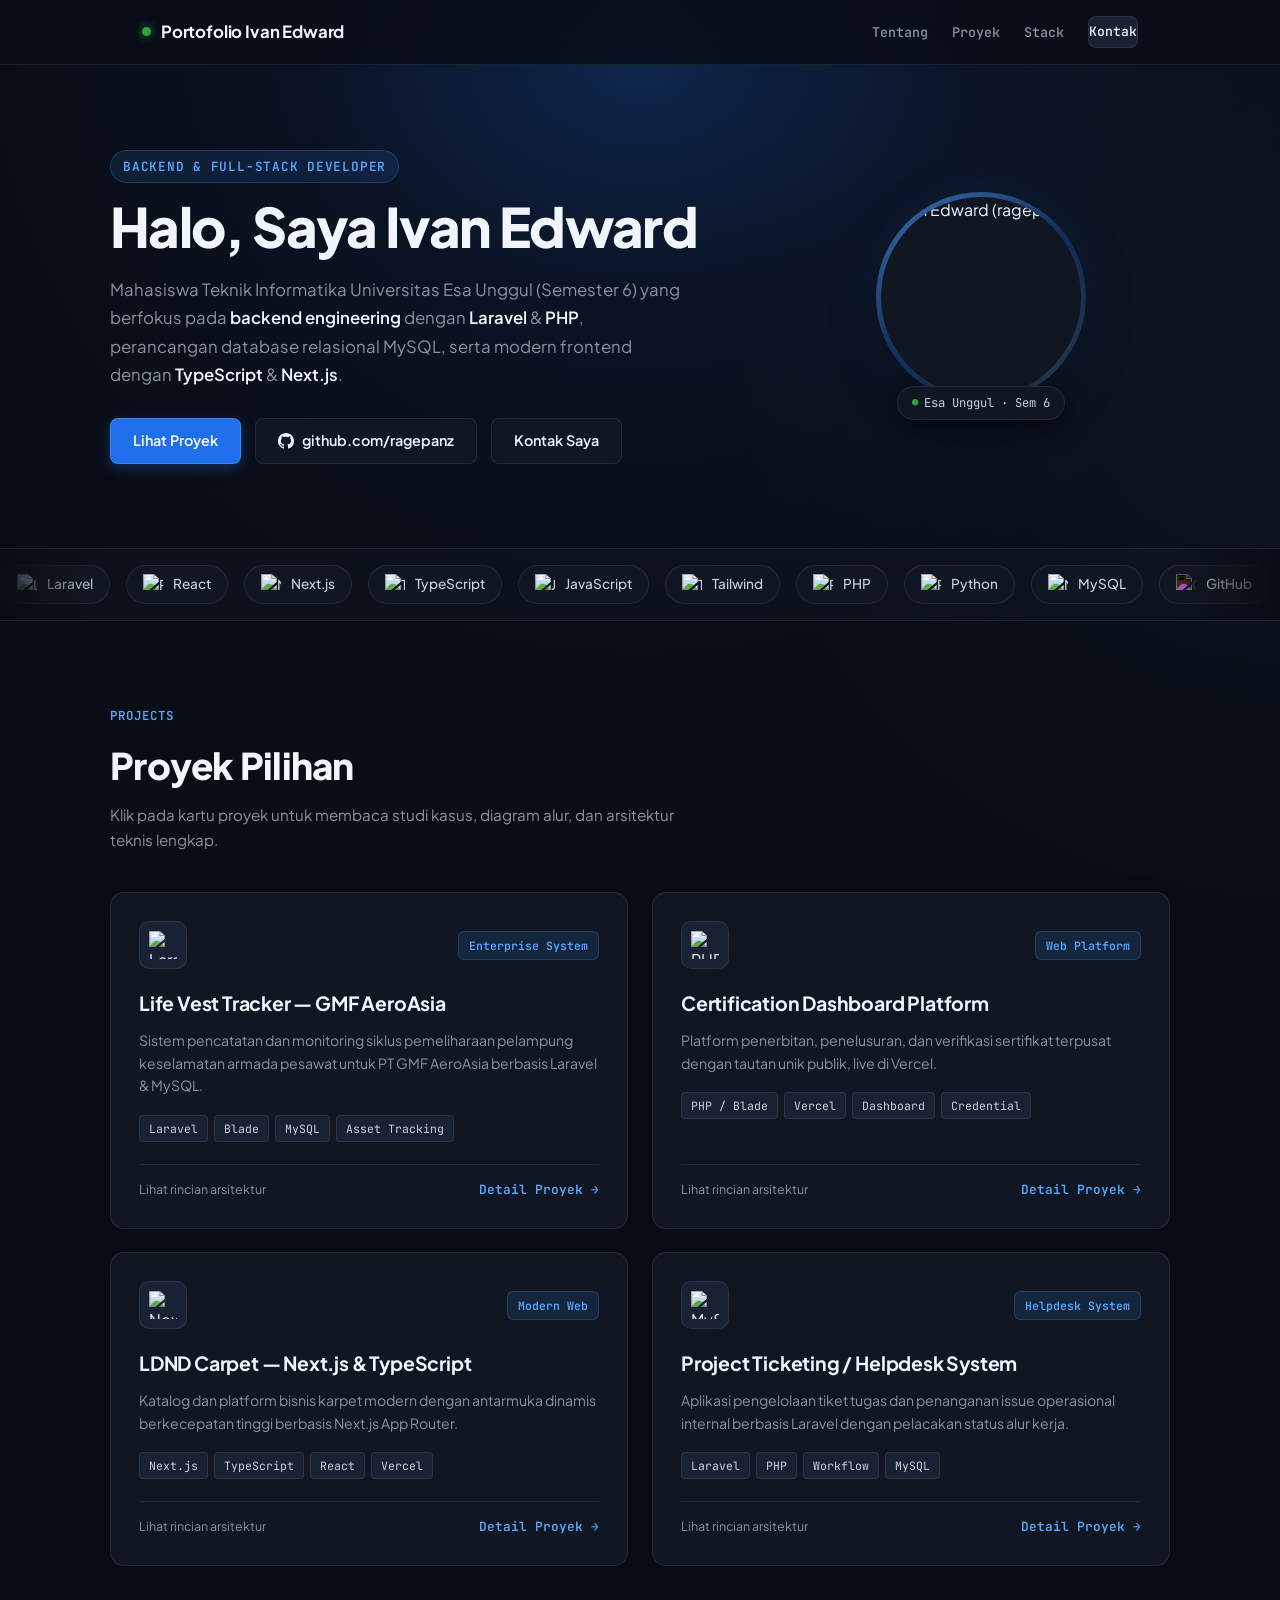
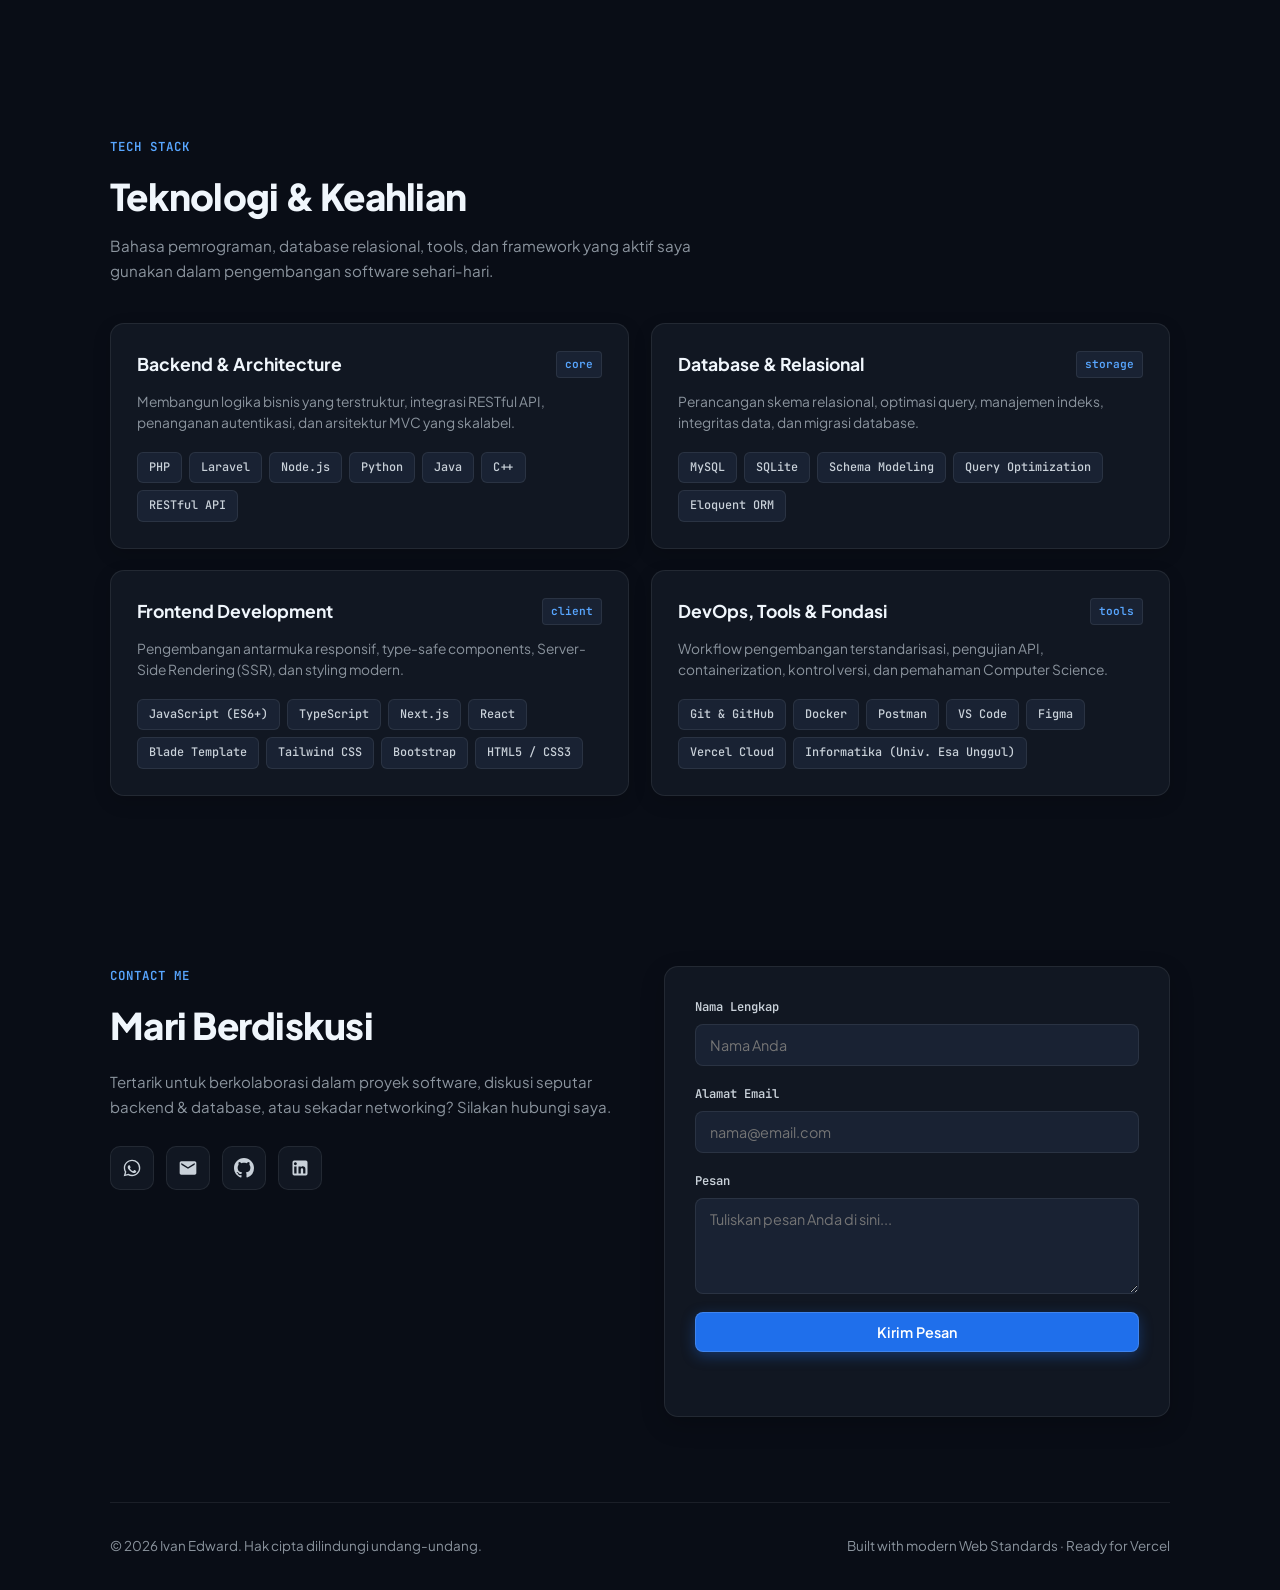
==== index.html @ 07d3e4d2 "Fix Vercel entrypoint" ====
<!DOCTYPE html>
<html lang="id">
<head>
  <meta charset="UTF-8">
  <meta name="viewport" content="width=device-width, initial-scale=1.0">
  <meta name="description" content="Portofolio Ivan Edward — Backend & Full-Stack Developer spesialisasi Laravel, PHP, MySQL, Next.js, and TypeScript.">
  <meta name="keywords" content="Ivan Edward, ragepanz, Backend Developer, Laravel, PHP, MySQL, Next.js, Portfolio">
  <meta name="author" content="Ivan Edward">
  
  <!-- Open Graph Meta Tags -->
  <meta property="og:title" content="Ivan Edward — Backend & Full-Stack Developer">
  <meta property="og:description" content="Portofolio Ivan Edward — Backend Developer spesialisasi Laravel, PHP, MySQL & modern frontend.">
  <meta property="og:type" content="website">
  
  <link rel="preconnect" href="https://fonts.googleapis.com">
  <link rel="preconnect" href="https://fonts.gstatic.com" crossorigin>
  <link href="https://fonts.googleapis.com/css2?family=Plus+Jakarta+Sans:wght@400;500;600;700;800&family=JetBrains+Mono:wght@400;500;600;700&display=swap" rel="stylesheet">
  <link rel="stylesheet" href="style.css">
  
  <title>Ivan Edward — Backend & Full-Stack Developer</title>
</head>
<body>

  <!-- NAVBAR -->
  <header class="navbar">
    <div class="wrap">
      <a href="#" class="brand" target="_self">
        <span class="brand-dot" aria-hidden="true"></span>
        Portofolio Ivan Edward
      </a>
      <nav class="nav-links">
        <a href="#about" target="_self">Tentang</a>
        <a href="#projects" target="_self">Proyek</a>
        <a href="#skills" target="_self">Stack</a>
        <a href="#contact" class="nav-cta" target="_self">Kontak</a>
      </nav>
    </div>
  </header>

  <!-- HERO SECTION -->
  <section class="section hero wrap" id="about">
    <div class="hero-text reveal">
      <div class="hero-eyebrow">backend & full-stack developer</div>
      <h1>Halo, Saya Ivan Edward</h1>
      <p class="hero-sub">
        Mahasiswa Teknik Informatika Universitas Esa Unggul (Semester 6) yang berfokus pada <strong>backend engineering</strong> dengan <strong>Laravel</strong> & <strong>PHP</strong>, perancangan database relasional MySQL, serta modern frontend dengan <strong>TypeScript</strong> & <strong>Next.js</strong>.
      </p>
      <div class="hero-actions">
        <a href="#projects" class="btn btn-primary" target="_self">Lihat Proyek</a>
        <a href="https://github.com/ragepanz" target="_blank" rel="noopener noreferrer" class="btn btn-outline">
          <svg width="16" height="16" viewBox="0 0 24 24" fill="currentColor" style="margin-right: 8px;">
            <path d="M12 0C5.37 0 0 5.37 0 12c0 5.31 3.435 9.795 8.205 11.385.6.105.825-.255.825-.57 0-.285-.015-1.23-.015-2.235-3.015.555-3.795-.735-4.035-1.41-.135-.345-.72-1.41-1.23-1.695-.42-.225-1.02-.78-.015-.795.945-.015 1.62.87 1.845 1.23 1.08 1.815 2.805 1.305 3.495.99.105-.78.42-1.305.765-1.605-2.67-.3-5.46-1.335-5.46-5.925 0-1.305.465-2.385 1.23-3.225-.12-.3-.54-1.53.12-3.18 0 0 1.005-.315 3.3 1.23.96-.27 1.98-.405 3-.405s2.04.135 3 .405c2.295-1.56 3.3-1.23 3.3-1.23.66 1.65.24 2.88.12 3.18.765.84 1.23 1.905 1.23 3.225 0 4.605-2.805 5.625-5.475 5.925.435.375.81 1.095.81 2.22 0 1.605-.015 2.895-.015 3.3 0 .315.225.69.825.57A12.02 12.02 0 0024 12c0-6.63-5.37-12-12-12z"/>
          </svg>
          github.com/ragepanz
        </a>
        <a href="#contact" class="btn btn-outline" target="_self">Kontak Saya</a>
      </div>
    </div>
    <div class="hero-art reveal delay-1">
      <div class="hero-avatar-wrapper">
        <div class="hero-avatar-glow"></div>
        <div class="hero-avatar-box">
          <img src="https://avatars.githubusercontent.com/u/146800896?v=4" alt="Ivan Edward (ragepanz)" class="hero-avatar-img" />
        </div>
        <div class="avatar-meta-tag">
          <span>●</span> Esa Unggul · Sem 6
        </div>
      </div>
    </div>
  </section>

  <!-- STACK MARQUEE (1 Baris Infinite Loop Mulus) -->
  <div class="stack-row" aria-label="Keahlian Teknologi">
    <div class="stack-track" id="stack-track">
      <!-- Master Stack Group -->
      <div class="stack-group" id="stack-source">
        <div class="stack-badge">
          <div class="stack-badge-icon">
            <img src="https://cdn.jsdelivr.net/gh/devicons/devicon@latest/icons/laravel/laravel-original.svg" alt="Laravel" width="20" height="20" loading="lazy" />
          </div>
          <span class="stack-badge-name">Laravel</span>
        </div>
        <div class="stack-badge">
          <div class="stack-badge-icon">
            <img src="https://cdn.jsdelivr.net/gh/devicons/devicon@latest/icons/react/react-original.svg" alt="React" width="20" height="20" loading="lazy" />
          </div>
          <span class="stack-badge-name">React</span>
        </div>
        <div class="stack-badge">
          <div class="stack-badge-icon">
            <img src="https://cdn.jsdelivr.net/gh/devicons/devicon@latest/icons/nextjs/nextjs-original.svg" alt="Next.js" width="20" height="20" loading="lazy" />
          </div>
          <span class="stack-badge-name">Next.js</span>
        </div>
        <div class="stack-badge">
          <div class="stack-badge-icon">
            <img src="https://cdn.jsdelivr.net/gh/devicons/devicon@latest/icons/typescript/typescript-original.svg" alt="TypeScript" width="20" height="20" loading="lazy" />
          </div>
          <span class="stack-badge-name">TypeScript</span>
        </div>
        <div class="stack-badge">
          <div class="stack-badge-icon">
            <img src="https://cdn.jsdelivr.net/gh/devicons/devicon@latest/icons/javascript/javascript-original.svg" alt="JavaScript" width="20" height="20" loading="lazy" />
          </div>
          <span class="stack-badge-name">JavaScript</span>
        </div>
        <div class="stack-badge">
          <div class="stack-badge-icon">
            <img src="https://cdn.jsdelivr.net/gh/devicons/devicon@latest/icons/tailwindcss/tailwindcss-original.svg" alt="Tailwind CSS" width="20" height="20" loading="lazy" />
          </div>
          <span class="stack-badge-name">Tailwind</span>
        </div>
        <div class="stack-badge">
          <div class="stack-badge-icon">
            <img src="https://cdn.jsdelivr.net/gh/devicons/devicon@latest/icons/php/php-original.svg" alt="PHP" width="20" height="20" loading="lazy" />
          </div>
          <span class="stack-badge-name">PHP</span>
        </div>
        <div class="stack-badge">
          <div class="stack-badge-icon">
            <img src="https://cdn.jsdelivr.net/gh/devicons/devicon@latest/icons/python/python-original.svg" alt="Python" width="20" height="20" loading="lazy" />
          </div>
          <span class="stack-badge-name">Python</span>
        </div>
        <div class="stack-badge">
          <div class="stack-badge-icon">
            <img src="https://cdn.jsdelivr.net/gh/devicons/devicon@latest/icons/mysql/mysql-original.svg" alt="MySQL" width="20" height="20" loading="lazy" />
          </div>
          <span class="stack-badge-name">MySQL</span>
        </div>
        <div class="stack-badge">
          <div class="stack-badge-icon">
            <img src="https://cdn.jsdelivr.net/gh/devicons/devicon@latest/icons/github/github-original.svg" alt="GitHub" class="icon-invert" width="20" height="20" loading="lazy" />
          </div>
          <span class="stack-badge-name">GitHub</span>
        </div>
      </div>
    </div>
  </div>

  <!-- PROJECTS SECTION -->
  <section class="section wrap" id="projects">
    <div class="section-head reveal">
      <div class="section-eyebrow">Projects</div>
      <h2>Proyek Pilihan</h2>
      <p class="section-sub">Klik pada kartu proyek untuk membaca studi kasus, diagram alur, dan arsitektur teknis lengkap.</p>
    </div>

    <div class="project-list">
      <!-- Project 1: Lifevest Tracker -->
      <div class="project-card reveal delay-1" data-project="lifevest" role="button" tabindex="0" aria-label="Lihat detail proyek Life Vest Tracker GMF AeroAsia">
        <div class="project-card-top">
          <div class="project-icon">
            <img src="https://cdn.jsdelivr.net/gh/devicons/devicon@latest/icons/laravel/laravel-original.svg" alt="Laravel" width="28" height="28" loading="lazy" />
          </div>
          <span class="project-type-tag">Enterprise System</span>
        </div>
        <div class="project-body">
          <h3>Life Vest Tracker — GMF AeroAsia</h3>
          <p>Sistem pencatatan dan monitoring siklus pemeliharaan pelampung keselamatan armada pesawat untuk PT GMF AeroAsia berbasis Laravel & MySQL.</p>
          <div class="stack-tags">
            <span>Laravel</span>
            <span>Blade</span>
            <span>MySQL</span>
            <span>Asset Tracking</span>
          </div>
        </div>
        <div class="project-card-footer">
          <span class="project-hint">Lihat rincian arsitektur</span>
          <span class="project-btn-detail">Detail Proyek &rarr;</span>
        </div>
      </div>

      <!-- Project 2: Certification Dashboard -->
      <div class="project-card reveal delay-2" data-project="certification" role="button" tabindex="0" aria-label="Lihat detail proyek Certification Dashboard Platform">
        <div class="project-card-top">
          <div class="project-icon">
            <img src="https://cdn.jsdelivr.net/gh/devicons/devicon@latest/icons/php/php-original.svg" alt="PHP" width="28" height="28" loading="lazy" />
          </div>
          <span class="project-type-tag">Web Platform</span>
        </div>
        <div class="project-body">
          <h3>Certification Dashboard Platform</h3>
          <p>Platform penerbitan, penelusuran, dan verifikasi sertifikat terpusat dengan tautan unik publik, live di Vercel.</p>
          <div class="stack-tags">
            <span>PHP / Blade</span>
            <span>Vercel</span>
            <span>Dashboard</span>
            <span>Credential</span>
          </div>
        </div>
        <div class="project-card-footer">
          <span class="project-hint">Lihat rincian arsitektur</span>
          <span class="project-btn-detail">Detail Proyek &rarr;</span>
        </div>
      </div>

      <!-- Project 3: LDND Carpet Next.js -->
      <div class="project-card reveal delay-1" data-project="ldnd" role="button" tabindex="0" aria-label="Lihat detail proyek LDND Carpet Next.js">
        <div class="project-card-top">
          <div class="project-icon">
            <img src="https://cdn.jsdelivr.net/gh/devicons/devicon@latest/icons/nextjs/nextjs-original.svg" alt="Next.js" width="28" height="28" loading="lazy" />
          </div>
          <span class="project-type-tag">Modern Web</span>
        </div>
        <div class="project-body">
          <h3>LDND Carpet — Next.js & TypeScript</h3>
          <p>Katalog dan platform bisnis karpet modern dengan antarmuka dinamis berkecepatan tinggi berbasis Next.js App Router.</p>
          <div class="stack-tags">
            <span>Next.js</span>
            <span>TypeScript</span>
            <span>React</span>
            <span>Vercel</span>
          </div>
        </div>
        <div class="project-card-footer">
          <span class="project-hint">Lihat rincian arsitektur</span>
          <span class="project-btn-detail">Detail Proyek &rarr;</span>
        </div>
      </div>

      <!-- Project 4: Project Ticketing System -->
      <div class="project-card reveal delay-2" data-project="ticketing" role="button" tabindex="0" aria-label="Lihat detail proyek Project Ticketing System">
        <div class="project-card-top">
          <div class="project-icon">
            <img src="https://cdn.jsdelivr.net/gh/devicons/devicon@latest/icons/mysql/mysql-original.svg" alt="MySQL & Laravel" width="28" height="28" loading="lazy" />
          </div>
          <span class="project-type-tag">Helpdesk System</span>
        </div>
        <div class="project-body">
          <h3>Project Ticketing / Helpdesk System</h3>
          <p>Aplikasi pengelolaan tiket tugas dan penanganan issue operasional internal berbasis Laravel dengan pelacakan status alur kerja.</p>
          <div class="stack-tags">
            <span>Laravel</span>
            <span>PHP</span>
            <span>Workflow</span>
            <span>MySQL</span>
          </div>
        </div>
        <div class="project-card-footer">
          <span class="project-hint">Lihat rincian arsitektur</span>
          <span class="project-btn-detail">Detail Proyek &rarr;</span>
        </div>
      </div>
    </div>
  </section>

  <!-- SKILLS SECTION -->
  <section class="section wrap" id="skills">
    <div class="section-head reveal">
      <div class="section-eyebrow">Tech Stack</div>
      <h2>Teknologi & Keahlian</h2>
      <p class="section-sub">
        Bahasa pemrograman, database relasional, tools, dan framework yang aktif saya gunakan dalam pengembangan software sehari-hari.
      </p>
    </div>

    <div class="skills-grid">
      <!-- 1. Backend & System Architecture -->
      <div class="skill-card reveal delay-1">
        <div class="skill-card-head">
          <h3>Backend & Architecture</h3>
          <span class="skill-category-tag">core</span>
        </div>
        <p class="skill-desc">
          Membangun logika bisnis yang terstruktur, integrasi RESTful API, penanganan autentikasi, dan arsitektur MVC yang skalabel.
        </p>
        <div class="skill-pills">
          <span class="skill-pill">PHP</span>
          <span class="skill-pill">Laravel</span>
          <span class="skill-pill">Node.js</span>
          <span class="skill-pill">Python</span>
          <span class="skill-pill">Java</span>
          <span class="skill-pill">C++</span>
          <span class="skill-pill">RESTful API</span>
        </div>
      </div>

      <!-- 2. Database & Data Modeling -->
      <div class="skill-card reveal delay-2">
        <div class="skill-card-head">
          <h3>Database & Relasional</h3>
          <span class="skill-category-tag">storage</span>
        </div>
        <p class="skill-desc">
          Perancangan skema relasional, optimasi query, manajemen indeks, integritas data, dan migrasi database.
        </p>
        <div class="skill-pills">
          <span class="skill-pill">MySQL</span>
          <span class="skill-pill">SQLite</span>
          <span class="skill-pill">Schema Modeling</span>
          <span class="skill-pill">Query Optimization</span>
          <span class="skill-pill">Eloquent ORM</span>
        </div>
      </div>

      <!-- 3. Frontend & Interface -->
      <div class="skill-card reveal delay-3">
        <div class="skill-card-head">
          <h3>Frontend Development</h3>
          <span class="skill-category-tag">client</span>
        </div>
        <p class="skill-desc">
          Pengembangan antarmuka responsif, type-safe components, Server-Side Rendering (SSR), dan styling modern.
        </p>
        <div class="skill-pills">
          <span class="skill-pill">JavaScript (ES6+)</span>
          <span class="skill-pill">TypeScript</span>
          <span class="skill-pill">Next.js</span>
          <span class="skill-pill">React</span>
          <span class="skill-pill">Blade Template</span>
          <span class="skill-pill">Tailwind CSS</span>
          <span class="skill-pill">Bootstrap</span>
          <span class="skill-pill">HTML5 / CSS3</span>
        </div>
      </div>

      <!-- 4. DevOps, Tools & Academic Foundation -->
      <div class="skill-card reveal delay-4">
        <div class="skill-card-head">
          <h3>DevOps, Tools & Fondasi</h3>
          <span class="skill-category-tag">tools</span>
        </div>
        <p class="skill-desc">
          Workflow pengembangan terstandarisasi, pengujian API, containerization, kontrol versi, dan pemahaman Computer Science.
        </p>
        <div class="skill-pills">
          <span class="skill-pill">Git & GitHub</span>
          <span class="skill-pill">Docker</span>
          <span class="skill-pill">Postman</span>
          <span class="skill-pill">VS Code</span>
          <span class="skill-pill">Figma</span>
          <span class="skill-pill">Vercel Cloud</span>
          <span class="skill-pill">Informatika (Univ. Esa Unggul)</span>
        </div>
      </div>
    </div>
  </section>

  <!-- CONTACT SECTION -->
  <section class="section wrap" id="contact">
    <div class="contact-grid">
      <div class="contact-text reveal">
        <div class="section-eyebrow">Contact Me</div>
        <h2>Mari Berdiskusi</h2>
        <p>Tertarik untuk berkolaborasi dalam proyek software, diskusi seputar backend & database, atau sekadar networking? Silakan hubungi saya.</p>
        <div class="contact-socials">
          <a href="https://wa.me/6285718168761" target="_blank" rel="noopener noreferrer" class="contact-social-btn wa" title="WhatsApp (085718168761)" aria-label="WhatsApp">
            <svg width="20" height="20" viewBox="0 0 24 24" fill="currentColor">
              <path d="M12.04 2c-5.46 0-9.91 4.45-9.91 9.91 0 1.75.46 3.45 1.32 4.95L2.05 22l5.25-1.38c1.45.79 3.08 1.21 4.74 1.21 5.46 0 9.91-4.45 9.91-9.91 0-2.65-1.03-5.14-2.9-7.01A9.816 9.816 0 0 0 12.04 2m.01 1.67c2.2 0 4.26.86 5.82 2.42a8.225 8.225 0 0 1 2.41 5.83c0 4.54-3.7 8.24-8.24 8.24-1.48 0-2.93-.4-4.2-1.15l-.3-.18-3.12.82.83-3.04-.2-.31a8.196 8.196 0 0 1-1.26-4.38c0-4.54 3.7-8.24 8.24-8.24m4.52 11.66c-.25-.13-1.47-.72-1.7-.81-.23-.08-.39-.13-.56.13-.17.25-.64.81-.79.97-.14.17-.29.19-.54.06-.25-.13-1.06-.39-2.03-1.25-.75-.67-1.26-1.5-1.41-1.75-.15-.25-.02-.39.11-.51.11-.11.25-.29.37-.44.13-.15.17-.25.25-.42.08-.17.04-.31-.02-.44-.06-.13-.56-1.35-.77-1.85-.2-.49-.41-.42-.56-.43h-.48c-.17 0-.44.06-.67.31-.23.25-.88.86-.88 2.1 0 1.24.9 2.44 1.03 2.61.13.17 1.77 2.7 4.29 3.79.6.26 1.07.41 1.44.53.6.19 1.15.16 1.59.1.48-.07 1.47-.6 1.68-1.18.21-.58.21-1.07.15-1.18-.07-.12-.23-.19-.48-.32"/>
            </svg>
          </a>
          <a href="mailto:ivanedsr@gmail.com" class="contact-social-btn mail" title="Email (ivanedsr@gmail.com)" aria-label="Email">
            <svg width="20" height="20" viewBox="0 0 24 24" fill="currentColor">
              <path d="M20 4H4c-1.1 0-1.99.9-1.99 2L2 18c0 1.1.9 2 2 2h16c1.1 0 2-.9 2-2V6c0-1.1-.9-2-2-2zm0 4l-8 5-8-5V6l8 5 8-5v2z"/>
            </svg>
          </a>
          <a href="https://github.com/ragepanz" target="_blank" rel="noopener noreferrer" class="contact-social-btn gh" title="GitHub (@ragepanz)" aria-label="GitHub">
            <svg width="20" height="20" viewBox="0 0 24 24" fill="currentColor">
              <path d="M12 0C5.37 0 0 5.37 0 12c0 5.31 3.435 9.795 8.205 11.385.6.105.825-.255.825-.57 0-.285-.015-1.23-.015-2.235-3.015.555-3.795-.735-4.035-1.41-.135-.345-.72-1.41-1.23-1.695-.42-.225-1.02-.78-.015-.795.945-.015 1.62.87 1.845 1.23 1.08 1.815 2.805 1.305 3.495.99.105-.78.42-1.305.765-1.605-2.67-.3-5.46-1.335-5.46-5.925 0-1.305.465-2.385 1.23-3.225-.12-.3-.54-1.53.12-3.18 0 0 1.005-.315 3.3 1.23.96-.27 1.98-.405 3-.405s2.04.135 3 .405c2.295-1.56 3.3-1.23 3.3-1.23.66 1.65.24 2.88.12 3.18.765.84 1.23 1.905 1.23 3.225 0 4.605-2.805 5.625-5.475 5.925.435.375.81 1.095.81 2.22 0 1.605-.015 2.895-.015 3.3 0 .315.225.69.825.57A12.02 12.02 0 0024 12c0-6.63-5.37-12-12-12z"/>
            </svg>
          </a>
          <a href="https://linkedin.com/in/ragepanz" target="_blank" rel="noopener noreferrer" class="contact-social-btn in" title="LinkedIn (@ragepanz)" aria-label="LinkedIn">
            <svg width="20" height="20" viewBox="0 0 24 24" fill="currentColor">
              <path d="M19 3a2 2 0 0 1 2 2v14a2 2 0 0 1-2 2H5a2 2 0 0 1-2-2V5a2 2 0 0 1 2-2h14m-.5 15.5v-5.3a3.26 3.26 0 0 0-3.26-3.26c-.85 0-1.84.52-2.28 1.3v-1.11h-2.79v8.37h2.79v-4.93c0-.77.62-1.4 1.39-1.4a1.4 1.4 0 0 1 1.4 1.4v4.93h2.75M6.46 8.76c.98 0 1.77-.79 1.77-1.77 0-.98-.79-1.77-1.77-1.77-.98 0-1.77.79-1.77 1.77 0 .98.79 1.77 1.77 1.77m1.4 9.74v-8.37H5.06v8.37h2.8z"/>
            </svg>
          </a>
        </div>
      </div>

      <form id="contact-form" class="contact-form reveal delay-1">
        <div class="field">
          <label for="name">Nama Lengkap</label>
          <input type="text" id="name" placeholder="Nama Anda" required>
        </div>
        <div class="field">
          <label for="email">Alamat Email</label>
          <input type="email" id="email" placeholder="nama@email.com" required>
        </div>
        <div class="field">
          <label for="message">Pesan</label>
          <textarea id="message" rows="4" placeholder="Tuliskan pesan Anda di sini..." required></textarea>
        </div>
        <button type="submit" class="btn btn-primary">Kirim Pesan</button>
        <p id="form-status"></p>
      </form>
    </div>
  </section>

  <!-- FOOTER -->
  <footer class="footer wrap">
    <div>&copy; <span id="year"></span> Ivan Edward. Hak cipta dilindungi undang-undang.</div>
    <div>Built with modern Web Standards · Ready for Vercel</div>
  </footer>

  <!-- CASE STUDY MODAL -->
  <div class="modal-overlay" id="case-study-modal" role="dialog" aria-modal="true" aria-hidden="true">
    <div class="modal-box">
      <div class="modal-header">
        <div class="modal-title-area">
          <span class="modal-category" id="modal-category">Kategori Proyek</span>
          <h3 class="modal-title" id="modal-title">Judul Proyek</h3>
        </div>
        <button type="button" class="modal-close" id="modal-close-btn" aria-label="Tutup jendela modal">&times;</button>
      </div>
      <div class="modal-content">
        <div class="case-section">
          <h4>Latar Belakang & Tantangan</h4>
          <p id="modal-problem"></p>
        </div>
        <div class="case-section">
          <h4>Solusi & Pendekatan Teknis</h4>
          <p id="modal-solution"></p>
        </div>
        <div class="case-section">
          <h4>Fitur & Arsitektur Sistem</h4>
          <ul class="case-feature-list" id="modal-features"></ul>
        </div>
        <div class="case-section">
          <h4>Teknologi & Lingkungan</h4>
          <div class="case-tags" id="modal-tags"></div>
        </div>
      </div>
      <div class="modal-footer" id="modal-footer">
        <!-- Tombol aksi dinamis -->
      </div>
    </div>
  </div>

  <!-- JAVASCRIPT LOGIC -->
  <script src="script.js"></script>

</body>
</html>
---- style.css ----
@import url('https://fonts.googleapis.com/css2?family=Plus+Jakarta+Sans:wght@400;500;600;700;800&family=JetBrains+Mono:wght@400;500;600;700&display=swap');

:root {
  --bg: #090d16;
  --bg-pattern: radial-gradient(circle at 50% 0%, rgba(31, 111, 235, 0.12) 0%, transparent 60%),
                radial-gradient(circle at 100% 40%, rgba(88, 166, 255, 0.05) 0%, transparent 40%);
  --surface: #111722;
  --surface-hover: #172030;
  --surface-subtle: #192233;
  --ink: #F0F6FC;
  --ink-secondary: #C9D1D9;
  --muted: #8B949E;
  --accent: #58A6FF;
  --accent-dark: #1F6FEB;
  --accent-glow: rgba(88, 166, 255, 0.25);
  --accent-soft: rgba(56, 139, 253, 0.12);
  --border: rgba(240, 246, 252, 0.08);
  --border-hover: rgba(88, 166, 255, 0.45);
  --border-muted: rgba(240, 246, 252, 0.05);
  --max: 1060px;
  --radius: 14px;
  --radius-sm: 8px;
  --mono: 'JetBrains Mono', monospace;
  --sans: 'Plus Jakarta Sans', -apple-system, BlinkMacSystemFont, 'Segoe UI', Roboto, sans-serif;
  --heading: 'Plus Jakarta Sans', -apple-system, BlinkMacSystemFont, sans-serif;
}

* {
  box-sizing: border-box;
}

html {
  scroll-behavior: smooth;
  scroll-padding-top: 80px;
  color-scheme: dark;
}

body {
  margin: 0;
  background-color: var(--bg);
  background-image: var(--bg-pattern);
  background-attachment: fixed;
  color: var(--ink);
  font-family: var(--sans);
  line-height: 1.65;
  -webkit-font-smoothing: antialiased;
  position: relative;
  overflow-x: hidden;
}

/* Ambient dynamic background lighting */
body::before {
  content: '';
  position: fixed;
  top: -150px;
  left: 50%;
  transform: translateX(-50%);
  width: 700px;
  height: 450px;
  background: radial-gradient(ellipse at center, rgba(31, 111, 235, 0.16), transparent 70%);
  pointer-events: none;
  z-index: 0;
  animation: pulse-glow 8s ease-in-out infinite alternate;
}

@keyframes pulse-glow {
  0% { transform: translateX(-50%) scale(0.9); opacity: 0.6; }
  100% { transform: translateX(-50%) scale(1.15); opacity: 1; }
}

a {
  color: inherit;
  text-decoration: none;
}

h1, h2, h3, h4 {
  font-family: var(--heading);
  margin: 0;
}

.wrap {
  max-width: var(--max);
  margin: 0 auto;
  padding: 0 clamp(20px, 4vw, 32px);
  position: relative;
  z-index: 1;
}

/* ---------- NAVBAR ---------- */
.navbar {
  position: sticky;
  top: 0;
  z-index: 50;
  background: rgba(9, 13, 22, 0.82);
  -webkit-backdrop-filter: blur(16px);
  backdrop-filter: blur(16px);
  border-bottom: 1px solid var(--border);
  transition: border-color 0.3s ease, background 0.3s ease;
}

.navbar .wrap {
  display: flex;
  justify-content: space-between;
  align-items: center;
  padding-top: 16px;
  padding-bottom: 16px;
}

.brand {
  font-family: var(--heading);
  font-weight: 700;
  font-size: 1.05rem;
  display: flex;
  align-items: center;
  gap: 10px;
  color: var(--ink);
  letter-spacing: -0.01em;
  transition: transform 0.2s ease;
}

.brand:hover {
  transform: translateY(-1px);
}

.brand-dot {
  width: 9px;
  height: 9px;
  background: #2ea043;
  border-radius: 50%;
  display: inline-block;
  box-shadow: 0 0 10px rgba(46, 160, 67, 0.8);
  animation: radar-pulse 2s infinite ease-out;
}

@keyframes radar-pulse {
  0% { transform: scale(0.95); box-shadow: 0 0 0 0 rgba(46, 160, 67, 0.7); }
  70% { transform: scale(1); box-shadow: 0 0 0 7px rgba(46, 160, 67, 0); }
  100% { transform: scale(0.95); box-shadow: 0 0 0 0 rgba(46, 160, 67, 0); }
}

.nav-links {
  display: flex;
  align-items: center;
  gap: 24px;
}

.nav-links a {
  font-family: var(--mono);
  font-size: 0.84rem;
  color: var(--muted);
  font-weight: 500;
  position: relative;
  transition: color 0.2s ease;
  padding: 4px 0;
}

.nav-links a:not(.nav-cta)::after {
  content: '';
  position: absolute;
  bottom: 0;
  left: 0;
  width: 0%;
  height: 2px;
  background: var(--accent);
  transition: width 0.25s cubic-bezier(0.16, 1, 0.3, 1);
  border-radius: 2px;
}

.nav-links a:not(.nav-cta):hover::after {
  width: 100%;
}

.nav-links a:hover {
  color: var(--ink);
}

.nav-cta {
  background: var(--surface-subtle) !important;
  border: 1px solid var(--border);
  color: var(--ink) !important;
  padding: 8px 18px;
  border-radius: var(--radius-sm);
  font-weight: 600;
  font-size: 0.82rem !important;
  transition: all 0.25s ease !important;
}

.nav-cta:hover {
  background: var(--accent) !important;
  color: #0d1117 !important;
  border-color: var(--accent) !important;
  box-shadow: 0 0 16px var(--accent-glow);
  transform: translateY(-2px);
}

/* ---------- BUTTONS ---------- */
.btn {
  display: inline-flex;
  align-items: center;
  justify-content: center;
  padding: 10px 22px;
  font-size: 0.9rem;
  font-weight: 600;
  border-radius: var(--radius-sm);
  cursor: pointer;
  transition: all 0.25s cubic-bezier(0.16, 1, 0.3, 1);
  border: 1px solid transparent;
  text-decoration: none;
  font-family: var(--sans);
  position: relative;
  overflow: hidden;
}

.btn-primary {
  background: var(--accent-dark);
  color: #FFFFFF;
  border-color: rgba(255, 255, 255, 0.15);
  box-shadow: 0 4px 14px rgba(31, 111, 235, 0.35);
}

.btn-primary:hover {
  background: #2b7af0;
  box-shadow: 0 6px 22px rgba(31, 111, 235, 0.55);
  transform: translateY(-2px);
}

.btn-outline {
  background: var(--surface);
  color: var(--ink);
  border-color: var(--border);
}

.btn-outline:hover {
  background: var(--surface-hover);
  border-color: var(--border-hover);
  transform: translateY(-2px);
  color: var(--accent);
}

/* ---------- HERO SECTION ---------- */
.hero {
  padding: 70px 0 65px;
  display: grid;
  grid-template-columns: 1.25fr 0.75fr;
  gap: 48px;
  align-items: center;
}

.hero-eyebrow {
  font-family: var(--mono);
  font-size: 0.8rem;
  font-weight: 600;
  color: var(--accent);
  text-transform: uppercase;
  letter-spacing: 0.06em;
  margin-bottom: 12px;
  display: inline-flex;
  align-items: center;
  gap: 8px;
  background: var(--accent-soft);
  padding: 5px 12px;
  border-radius: 20px;
  border: 1px solid rgba(88, 166, 255, 0.2);
}

.hero h1 {
  font-size: clamp(2.3rem, 4.5vw, 3.4rem);
  font-weight: 800;
  line-height: 1.15;
  letter-spacing: -0.03em;
  margin-bottom: 18px;
  color: var(--ink);
}

.hero-sub {
  font-size: 1.05rem;
  color: var(--muted);
  line-height: 1.7;
  margin-bottom: 28px;
  max-width: 580px;
}

.hero-sub strong {
  color: var(--ink);
  font-weight: 600;
}

.hero-actions {
  display: flex;
  flex-wrap: wrap;
  gap: 14px;
}

/* Hero Avatar Art */
.hero-art {
  display: flex;
  justify-content: center;
  align-items: center;
  position: relative;
}

.hero-avatar-wrapper {
  position: relative;
  display: inline-flex;
  flex-direction: column;
  align-items: center;
}

.hero-avatar-glow {
  position: absolute;
  inset: -12px;
  background: radial-gradient(circle, rgba(88, 166, 255, 0.35) 0%, rgba(31, 111, 235, 0.05) 70%, transparent 100%);
  border-radius: 50%;
  z-index: 0;
  filter: blur(16px);
  animation: avatar-float 5s ease-in-out infinite alternate;
}

.hero-avatar-box {
  position: relative;
  z-index: 1;
  width: 210px;
  height: 210px;
  border-radius: 50%;
  padding: 5px;
  background: linear-gradient(145deg, rgba(88, 166, 255, 0.6), rgba(31, 111, 235, 0.2), rgba(240, 246, 252, 0.1));
  box-shadow: 0 16px 40px rgba(0, 0, 0, 0.6);
  transition: transform 0.4s cubic-bezier(0.16, 1, 0.3, 1);
  animation: float-soft 6s ease-in-out infinite;
}

.hero-avatar-box:hover {
  transform: scale(1.04) rotate(1deg);
}

@keyframes float-soft {
  0% { transform: translateY(0px); }
  50% { transform: translateY(-8px); }
  100% { transform: translateY(0px); }
}

.hero-avatar-img {
  width: 100%;
  height: 100%;
  object-fit: cover;
  border-radius: 50%;
  background: var(--surface);
  display: block;
}

.avatar-meta-tag {
  position: relative;
  z-index: 2;
  margin-top: -16px;
  background: var(--surface);
  border: 1px solid var(--border);
  padding: 6px 14px;
  border-radius: 20px;
  font-family: var(--mono);
  font-size: 0.76rem;
  color: var(--ink-secondary);
  box-shadow: 0 8px 24px rgba(0, 0, 0, 0.5);
  display: flex;
  align-items: center;
  gap: 6px;
  transition: border-color 0.2s;
}

.avatar-meta-tag span {
  color: #2ea043;
  font-size: 0.65rem;
}

/* ---------- MARQUEE TECH STACK ---------- */
.stack-row {
  border-top: 1px solid var(--border);
  border-bottom: 1px solid var(--border);
  background: rgba(17, 23, 34, 0.5);
  -webkit-backdrop-filter: blur(8px);
  backdrop-filter: blur(8px);
  overflow: hidden;
  padding: 16px 0;
  position: relative;
}

.stack-row::before,
.stack-row::after {
  content: '';
  position: absolute;
  top: 0;
  bottom: 0;
  width: 100px;
  z-index: 2;
  pointer-events: none;
}

.stack-row::before {
  left: 0;
  background: linear-gradient(to right, var(--bg) 0%, transparent 100%);
}

.stack-row::after {
  right: 0;
  background: linear-gradient(to left, var(--bg) 0%, transparent 100%);
}

.stack-track {
  display: flex;
  width: max-content;
  animation: marquee-scroll 32s linear infinite;
}

.stack-track:hover {
  animation-play-state: paused;
}

@keyframes marquee-scroll {
  0% { transform: translateX(0); }
  100% { transform: translateX(-50%); }
}

.stack-group {
  display: flex;
  align-items: center;
  gap: 16px;
  padding-right: 16px;
}

.stack-badge {
  display: inline-flex;
  align-items: center;
  gap: 10px;
  padding: 7px 16px;
  border-radius: 24px;
  background: var(--surface);
  border: 1px solid var(--border);
  color: var(--ink-secondary);
  font-size: 0.85rem;
  font-weight: 500;
  white-space: nowrap;
  transition: all 0.2s ease;
}

.stack-badge:hover {
  border-color: var(--accent);
  background: var(--surface-hover);
  color: var(--ink);
  transform: translateY(-2px);
  box-shadow: 0 4px 12px rgba(0, 0, 0, 0.3);
}

.stack-badge-icon {
  display: flex;
  align-items: center;
  justify-content: center;
}

.icon-invert {
  filter: invert(1);
}

/* ---------- SECTION HEADINGS ---------- */
.section {
  padding: 85px 0;
  position: relative;
}

.section-head {
  margin-bottom: 40px;
}

.section-eyebrow {
  font-family: var(--mono);
  font-size: 0.78rem;
  font-weight: 600;
  color: var(--accent);
  text-transform: uppercase;
  letter-spacing: 0.08em;
  margin-bottom: 8px;
}

.section h2 {
  font-size: clamp(1.8rem, 3.2vw, 2.3rem);
  font-weight: 800;
  letter-spacing: -0.02em;
  color: var(--ink);
}

.section-sub {
  font-size: 0.95rem;
  color: var(--muted);
  max-width: 600px;
  margin-top: 8px;
  line-height: 1.6;
}

/* ---------- PROJECTS GRID & SPOTLIGHT CARDS ---------- */
.project-list {
  display: grid;
  grid-template-columns: repeat(2, 1fr);
  gap: 24px;
}

.project-card {
  position: relative;
  background: var(--surface);
  border: 1px solid var(--border);
  border-radius: var(--radius);
  padding: 28px;
  display: flex;
  flex-direction: column;
  justify-content: space-between;
  cursor: pointer;
  transition: all 0.3s cubic-bezier(0.16, 1, 0.3, 1);
  overflow: hidden;
  box-shadow: 0 8px 24px rgba(0, 0, 0, 0.2);
}

/* Spotlight glow background effect */
.project-card::before {
  content: '';
  position: absolute;
  inset: 0;
  border-radius: var(--radius);
  background: radial-gradient(600px circle at var(--mouse-x, 50%) var(--mouse-y, 50%), rgba(88, 166, 255, 0.12), transparent 40%);
  opacity: 0;
  transition: opacity 0.3s ease;
  pointer-events: none;
  z-index: 0;
}

.project-card:hover::before {
  opacity: 1;
}

.project-card:hover {
  transform: translateY(-4px);
  border-color: var(--border-hover);
  box-shadow: 0 16px 36px rgba(0, 0, 0, 0.4), 0 0 20px rgba(88, 166, 255, 0.1);
}

.project-card > * {
  position: relative;
  z-index: 1;
}

.project-card-top {
  display: flex;
  justify-content: space-between;
  align-items: center;
  margin-bottom: 18px;
}

.project-icon {
  width: 48px;
  height: 48px;
  border-radius: 10px;
  background: var(--surface-subtle);
  border: 1px solid var(--border);
  display: flex;
  align-items: center;
  justify-content: center;
  transition: transform 0.3s ease;
}

.project-card:hover .project-icon {
  transform: scale(1.08) rotate(2deg);
}

.project-type-tag {
  font-family: var(--mono);
  font-size: 0.72rem;
  font-weight: 600;
  color: var(--accent);
  background: var(--accent-soft);
  padding: 4px 10px;
  border-radius: 6px;
  border: 1px solid rgba(88, 166, 255, 0.2);
}

.project-body h3 {
  font-size: 1.22rem;
  font-weight: 700;
  margin-bottom: 10px;
  color: var(--ink);
  letter-spacing: -0.01em;
  transition: color 0.2s ease;
}

.project-card:hover .project-body h3 {
  color: var(--accent);
}

.project-body p {
  color: var(--muted);
  font-size: 0.88rem;
  line-height: 1.6;
  margin: 0 0 18px;
}

.stack-tags {
  display: flex;
  flex-wrap: wrap;
  gap: 6px;
  margin-bottom: 22px;
}

.stack-tags span {
  font-family: var(--mono);
  font-size: 0.72rem;
  background: var(--surface-subtle);
  color: var(--ink-secondary);
  padding: 3px 9px;
  border-radius: 4px;
  border: 1px solid var(--border);
  transition: all 0.2s ease;
}

.project-card:hover .stack-tags span {
  border-color: rgba(88, 166, 255, 0.25);
  background: rgba(88, 166, 255, 0.08);
}

.project-card-footer {
  display: flex;
  justify-content: space-between;
  align-items: center;
  border-top: 1px solid var(--border);
  padding-top: 14px;
  margin-top: auto;
}

.project-hint {
  font-size: 0.78rem;
  color: var(--muted);
}

.project-btn-detail {
  font-family: var(--mono);
  font-size: 0.8rem;
  font-weight: 600;
  color: var(--accent);
  display: inline-flex;
  align-items: center;
  gap: 4px;
  transition: transform 0.2s ease;
}

.project-card:hover .project-btn-detail {
  transform: translateX(4px);
}

/* ---------- SKILLS GRID ---------- */
.skills-grid {
  display: grid;
  grid-template-columns: repeat(2, 1fr);
  gap: 22px;
}

.skill-card {
  background: var(--surface);
  border: 1px solid var(--border);
  border-radius: var(--radius);
  padding: 26px;
  transition: all 0.3s cubic-bezier(0.16, 1, 0.3, 1);
  box-shadow: 0 6px 18px rgba(0, 0, 0, 0.15);
}

.skill-card:hover {
  border-color: var(--border-hover);
  transform: translateY(-3px);
  box-shadow: 0 12px 28px rgba(0, 0, 0, 0.35);
}

.skill-card-head {
  display: flex;
  justify-content: space-between;
  align-items: center;
  margin-bottom: 12px;
}

.skill-card-head h3 {
  font-size: 1.1rem;
  font-weight: 700;
  color: var(--ink);
}

.skill-category-tag {
  font-family: var(--mono);
  font-size: 0.7rem;
  font-weight: 600;
  color: var(--accent);
  background: var(--surface-subtle);
  border: 1px solid var(--border);
  padding: 3px 8px;
  border-radius: 4px;
}

.skill-desc {
  font-size: 0.86rem;
  color: var(--muted);
  line-height: 1.55;
  margin: 0 0 18px;
}

.skill-pills {
  display: flex;
  flex-wrap: wrap;
  gap: 7px;
}

.skill-pill {
  font-family: var(--mono);
  font-size: 0.74rem;
  padding: 5px 11px;
  border-radius: 6px;
  background: var(--surface-subtle);
  border: 1px solid var(--border);
  color: var(--ink-secondary);
  font-weight: 500;
  transition: all 0.2s ease;
}

.skill-pill:hover {
  border-color: var(--accent);
  color: var(--accent);
  background: var(--accent-soft);
  transform: translateY(-2px);
}

/* ---------- CONTACT SECTION ---------- */
.contact-grid {
  display: grid;
  grid-template-columns: 1fr 1fr;
  gap: 48px;
  align-items: start;
}

.contact-text h2 {
  margin-bottom: 14px;
}

.contact-text p {
  color: var(--muted);
  font-size: 0.94rem;
  line-height: 1.65;
  margin-bottom: 26px;
}

.contact-socials {
  display: flex;
  gap: 12px;
  flex-wrap: wrap;
}

.contact-social-btn {
  width: 44px;
  height: 44px;
  border-radius: 10px;
  background: var(--surface);
  border: 1px solid var(--border);
  color: var(--ink-secondary);
  display: flex;
  align-items: center;
  justify-content: center;
  transition: all 0.25s cubic-bezier(0.16, 1, 0.3, 1);
}

.contact-social-btn:hover {
  color: var(--ink);
  transform: translateY(-3px) scale(1.05);
  box-shadow: 0 6px 18px rgba(0, 0, 0, 0.4);
}

.contact-social-btn.wa:hover {
  background: #25d366;
  color: #fff;
  border-color: #25d366;
  box-shadow: 0 6px 20px rgba(37, 211, 102, 0.4);
}

.contact-social-btn.mail:hover {
  background: #ea4335;
  color: #fff;
  border-color: #ea4335;
  box-shadow: 0 6px 20px rgba(234, 67, 53, 0.4);
}

.contact-social-btn.gh:hover {
  background: #24292e;
  color: #fff;
  border-color: rgba(255, 255, 255, 0.2);
}

.contact-social-btn.in:hover {
  background: #0077b5;
  color: #fff;
  border-color: #0077b5;
  box-shadow: 0 6px 20px rgba(0, 119, 181, 0.4);
}

/* Contact Form */
.contact-form {
  background: var(--surface);
  border: 1px solid var(--border);
  border-radius: var(--radius);
  padding: 30px;
  display: flex;
  flex-direction: column;
  gap: 18px;
  box-shadow: 0 8px 24px rgba(0, 0, 0, 0.2);
}

.field {
  display: flex;
  flex-direction: column;
  gap: 7px;
}

.field label {
  font-family: var(--mono);
  font-size: 0.76rem;
  font-weight: 600;
  color: var(--ink-secondary);
}

.field input,
.field textarea {
  background: var(--surface-subtle);
  border: 1px solid var(--border);
  border-radius: var(--radius-sm);
  padding: 11px 14px;
  color: var(--ink);
  font-family: var(--sans);
  font-size: 0.9rem;
  transition: all 0.2s ease;
}

.field input:focus,
.field textarea:focus {
  outline: none;
  border-color: var(--accent);
  box-shadow: 0 0 0 3px rgba(88, 166, 255, 0.18);
  background: var(--surface-hover);
}

#form-status {
  font-size: 0.84rem;
  margin: 0;
  min-height: 1.2em;
  font-family: var(--mono);
}

#form-status.success {
  color: #3fb950;
}

#form-status.error {
  color: #f85149;
}

/* ---------- FOOTER ---------- */
.footer {
  border-top: 1px solid var(--border);
  padding: 32px 0;
  color: var(--muted);
  font-size: 0.84rem;
  display: flex;
  justify-content: space-between;
  align-items: center;
  flex-wrap: wrap;
  gap: 12px;
}

/* ---------- CASE STUDY MODAL ---------- */
.modal-overlay {
  position: fixed;
  inset: 0;
  background: rgba(4, 7, 12, 0.8);
  -webkit-backdrop-filter: blur(10px);
  backdrop-filter: blur(10px);
  z-index: 100;
  display: flex;
  align-items: center;
  justify-content: center;
  padding: 20px;
  opacity: 0;
  visibility: hidden;
  transition: opacity 0.3s ease, visibility 0.3s ease;
}

.modal-overlay.active {
  opacity: 1;
  visibility: visible;
}

.modal-box {
  background: var(--surface);
  border: 1px solid rgba(88, 166, 255, 0.25);
  border-radius: var(--radius);
  width: 100%;
  max-width: 680px;
  max-height: 88vh;
  display: flex;
  flex-direction: column;
  box-shadow: 0 24px 64px rgba(0, 0, 0, 0.85), 0 0 32px rgba(88, 166, 255, 0.15);
  transform: translateY(20px) scale(0.96);
  transition: transform 0.3s cubic-bezier(0.16, 1, 0.3, 1);
  overflow: hidden;
}

.modal-overlay.active .modal-box {
  transform: translateY(0) scale(1);
}

.modal-header {
  padding: 22px 26px 18px;
  border-bottom: 1px solid var(--border);
  display: flex;
  justify-content: space-between;
  align-items: flex-start;
  gap: 16px;
  background: var(--surface-subtle);
}

.modal-title-area {
  display: flex;
  flex-direction: column;
  gap: 5px;
}

.modal-category {
  font-family: var(--mono);
  font-size: 0.74rem;
  font-weight: 600;
  color: var(--accent);
}

.modal-title {
  font-size: 1.28rem;
  font-weight: 700;
  margin: 0;
  color: var(--ink);
  letter-spacing: -0.01em;
}

.modal-close {
  background: transparent;
  border: 1px solid var(--border);
  color: var(--muted);
  font-size: 1.3rem;
  width: 34px;
  height: 34px;
  border-radius: 8px;
  cursor: pointer;
  display: flex;
  align-items: center;
  justify-content: center;
  transition: all 0.2s ease;
  flex-shrink: 0;
  line-height: 1;
}

.modal-close:hover {
  background: var(--surface-hover);
  color: var(--ink);
  border-color: var(--border-hover);
  transform: rotate(90deg);
}

.modal-content {
  padding: 24px 26px;
  overflow-y: auto;
  display: flex;
  flex-direction: column;
  gap: 22px;
}

.case-section {
  display: flex;
  flex-direction: column;
  gap: 8px;
}

.case-section h4 {
  font-family: var(--mono);
  font-size: 0.78rem;
  font-weight: 700;
  text-transform: uppercase;
  letter-spacing: 0.05em;
  color: var(--accent);
  margin: 0;
}

.case-section p {
  margin: 0;
  font-size: 0.9rem;
  line-height: 1.68;
  color: var(--muted);
}

.case-feature-list {
  margin: 0;
  padding-left: 20px;
  color: var(--muted);
  font-size: 0.9rem;
  line-height: 1.7;
}

.case-feature-list li {
  margin-bottom: 7px;
}

.case-tags {
  display: flex;
  flex-wrap: wrap;
  gap: 6px;
}

.case-tags span {
  font-family: var(--mono);
  font-size: 0.74rem;
  font-weight: 500;
  padding: 4px 10px;
  border-radius: 4px;
  background: var(--surface-subtle);
  border: 1px solid var(--border);
  color: var(--ink-secondary);
}

.modal-footer {
  padding: 18px 26px;
  border-top: 1px solid var(--border);
  background: var(--surface-subtle);
  display: flex;
  justify-content: flex-end;
  gap: 12px;
  flex-wrap: wrap;
}

/* ---------- SCROLL REVEAL ANIMATION (Smooth & Classy) ---------- */
.reveal {
  opacity: 0;
  transform: translateY(28px);
  transition: opacity 0.7s cubic-bezier(0.16, 1, 0.3, 1), transform 0.7s cubic-bezier(0.16, 1, 0.3, 1);
  will-change: opacity, transform;
}

.reveal.active {
  opacity: 1;
  transform: translateY(0);
}

/* Stagger delay classes for child elements */
.delay-1 { transition-delay: 0.1s; }
.delay-2 { transition-delay: 0.2s; }
.delay-3 { transition-delay: 0.3s; }
.delay-4 { transition-delay: 0.4s; }

/* ---------- RESPONSIVE ---------- */
@media (max-width: 860px) {
  .hero { grid-template-columns: 1fr; text-align: center; gap: 36px; padding: 50px 0; }
  .hero-sub { margin-left: auto; margin-right: auto; }
  .hero-actions { justify-content: center; }
  .hero-art { order: -1; }
  .project-list { grid-template-columns: 1fr; }
  .contact-grid { grid-template-columns: 1fr; gap: 36px; }
  .skills-grid { grid-template-columns: 1fr; }
}

@media (max-width: 640px) {
  .nav-links a:not(.nav-cta) { display: none; }
  .hero { padding: 40px 0 48px; }
  .section { padding: 56px 0; }
  .hero-avatar-box { width: 170px; height: 170px; }
}

@media (prefers-reduced-motion: reduce) {
  *, *::before, *::after {
    animation-duration: 0.01ms !important;
    animation-iteration-count: 1 !important;
    transition-duration: 0.01ms !important;
    scroll-behavior: auto !important;
  }
}

:focus-visible {
  outline: 2px solid var(--accent);
  outline-offset: 2px;
}
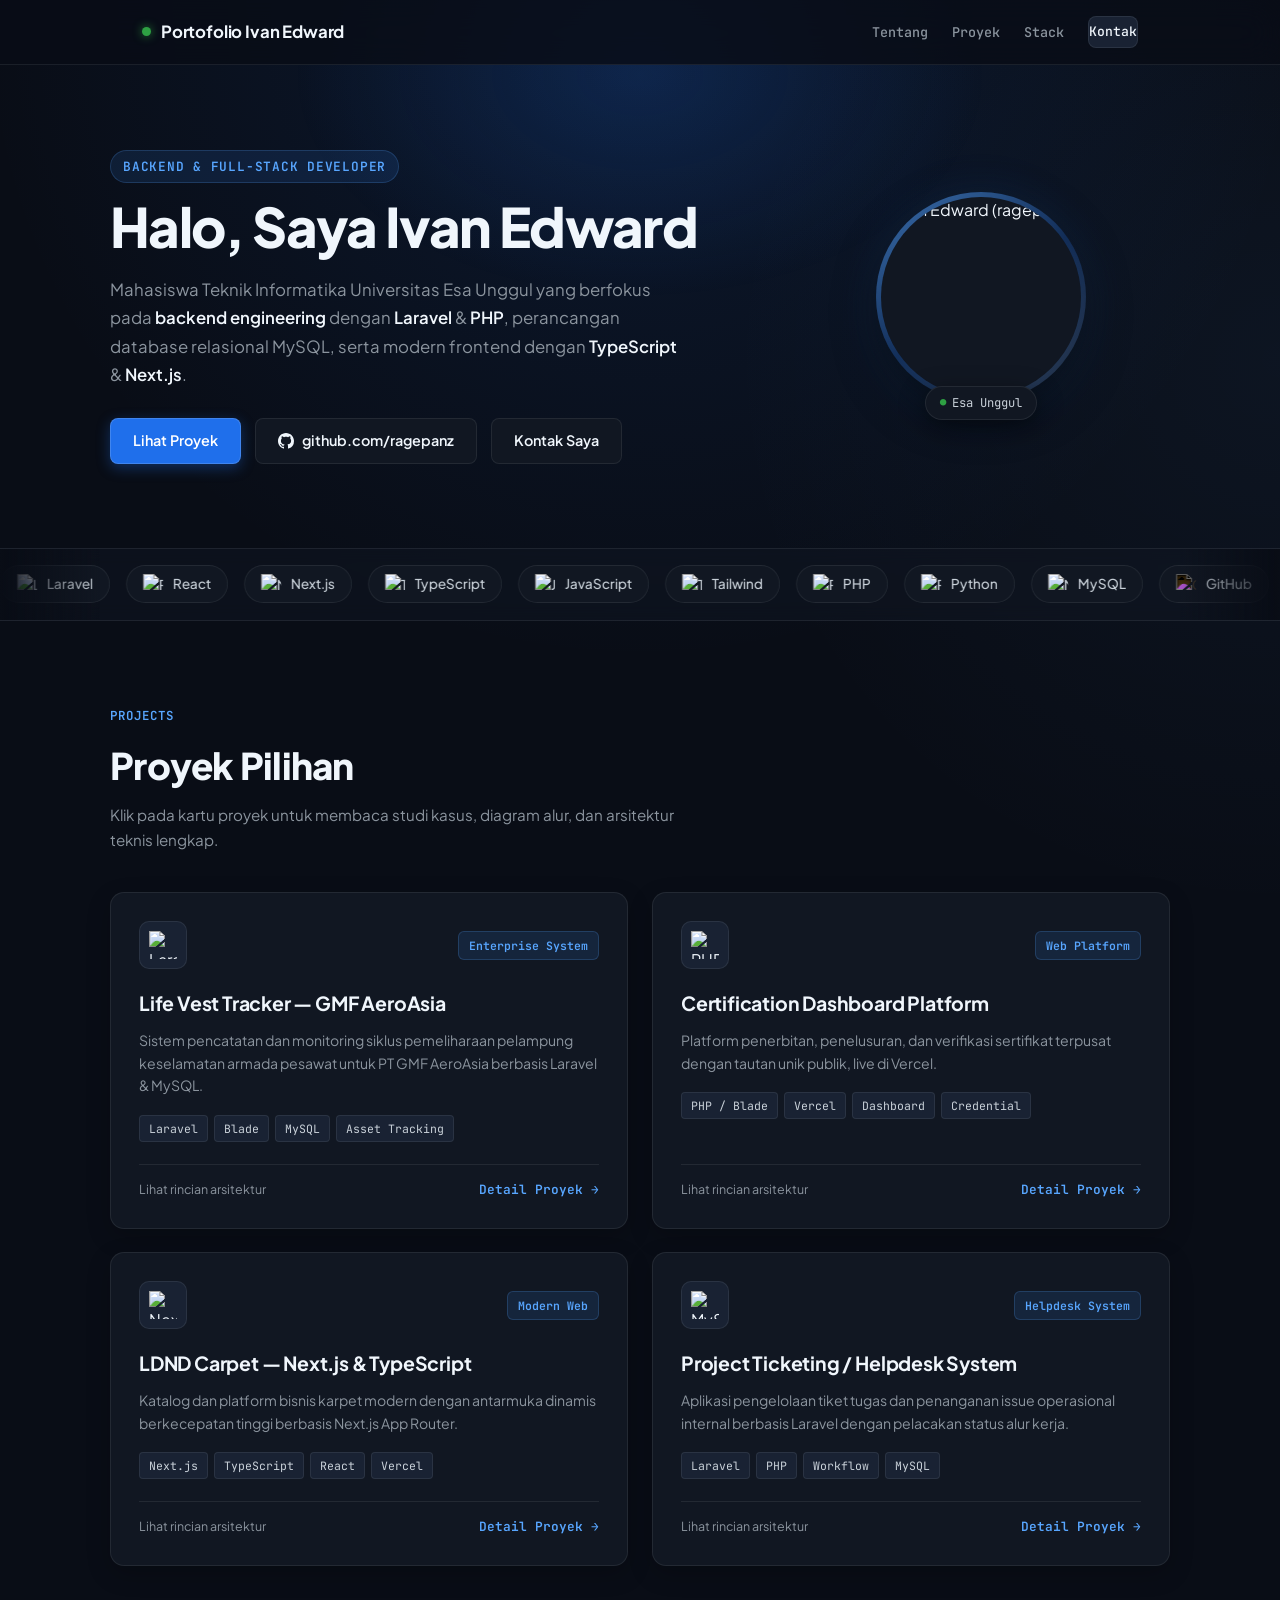
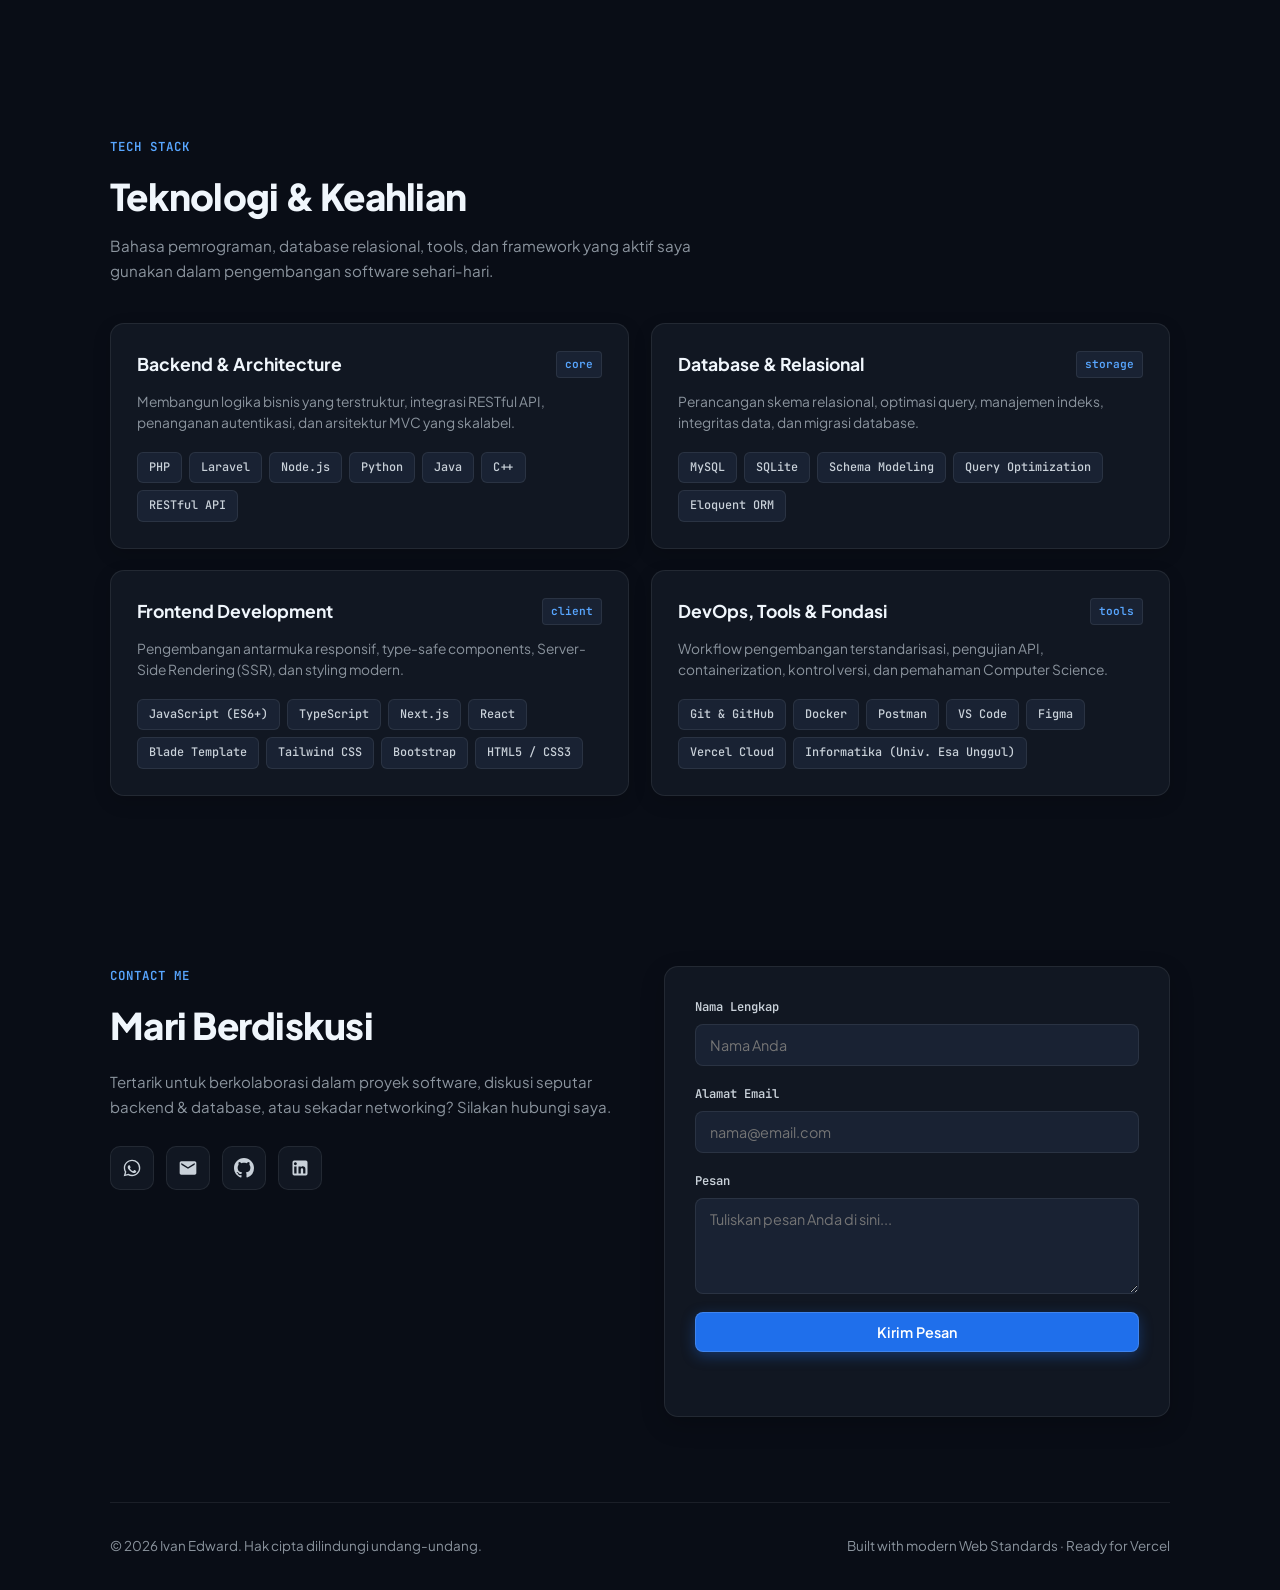
==== commit 549bd9b2: "Remove semester info and reverse stack marquee animation" ====
--- a/index.html
+++ b/index.html
@@ -43,7 +43,7 @@
       <div class="hero-eyebrow">backend & full-stack developer</div>
       <h1>Halo, Saya Ivan Edward</h1>
       <p class="hero-sub">
-        Mahasiswa Teknik Informatika Universitas Esa Unggul (Semester 6) yang berfokus pada <strong>backend engineering</strong> dengan <strong>Laravel</strong> & <strong>PHP</strong>, perancangan database relasional MySQL, serta modern frontend dengan <strong>TypeScript</strong> & <strong>Next.js</strong>.
+        Mahasiswa Teknik Informatika Universitas Esa Unggul yang berfokus pada <strong>backend engineering</strong> dengan <strong>Laravel</strong> & <strong>PHP</strong>, perancangan database relasional MySQL, serta modern frontend dengan <strong>TypeScript</strong> & <strong>Next.js</strong>.
       </p>
       <div class="hero-actions">
         <a href="#projects" class="btn btn-primary" target="_self">Lihat Proyek</a>
@@ -63,7 +63,7 @@
           <img src="https://avatars.githubusercontent.com/u/146800896?v=4" alt="Ivan Edward (ragepanz)" class="hero-avatar-img" />
         </div>
         <div class="avatar-meta-tag">
-          <span>●</span> Esa Unggul · Sem 6
+          <span>●</span> Esa Unggul
         </div>
       </div>
     </div>
--- a/style.css
+++ b/style.css
@@ -371,7 +371,7 @@
   font-size: 0.65rem;
 }
 
-/* ---------- MARQUEE TECH STACK ---------- */
+/* ---------- MARQUEE TECH STACK (Continuous Infinite Loop) ---------- */
 .stack-row {
   border-top: 1px solid var(--border);
   border-bottom: 1px solid var(--border);
@@ -381,6 +381,7 @@
   overflow: hidden;
   padding: 16px 0;
   position: relative;
+  width: 100%;
 }
 
 .stack-row::before,
@@ -405,9 +406,10 @@
 }
 
 .stack-track {
-  display: flex;
-  width: max-content;
-  animation: marquee-scroll 32s linear infinite;
+  display: flex !important;
+  width: max-content !important;
+  animation: marquee-scroll 25s linear infinite !important;
+  will-change: transform;
 }
 
 .stack-track:hover {
@@ -415,15 +417,20 @@
 }
 
 @keyframes marquee-scroll {
-  0% { transform: translateX(0); }
-  100% { transform: translateX(-50%); }
+  from {
+    transform: translateX(-50%);
+  }
+  to {
+    transform: translateX(0);
+  }
 }
 
 .stack-group {
-  display: flex;
+  display: flex !important;
   align-items: center;
   gap: 16px;
   padding-right: 16px;
+  flex-shrink: 0;
 }
 
 .stack-badge {
@@ -439,6 +446,7 @@
   font-weight: 500;
   white-space: nowrap;
   transition: all 0.2s ease;
+  flex-shrink: 0;
 }
 
 .stack-badge:hover {
@@ -1075,15 +1083,6 @@
   .hero-avatar-box { width: 170px; height: 170px; }
 }
 
-@media (prefers-reduced-motion: reduce) {
-  *, *::before, *::after {
-    animation-duration: 0.01ms !important;
-    animation-iteration-count: 1 !important;
-    transition-duration: 0.01ms !important;
-    scroll-behavior: auto !important;
-  }
-}
-
 :focus-visible {
   outline: 2px solid var(--accent);
   outline-offset: 2px;
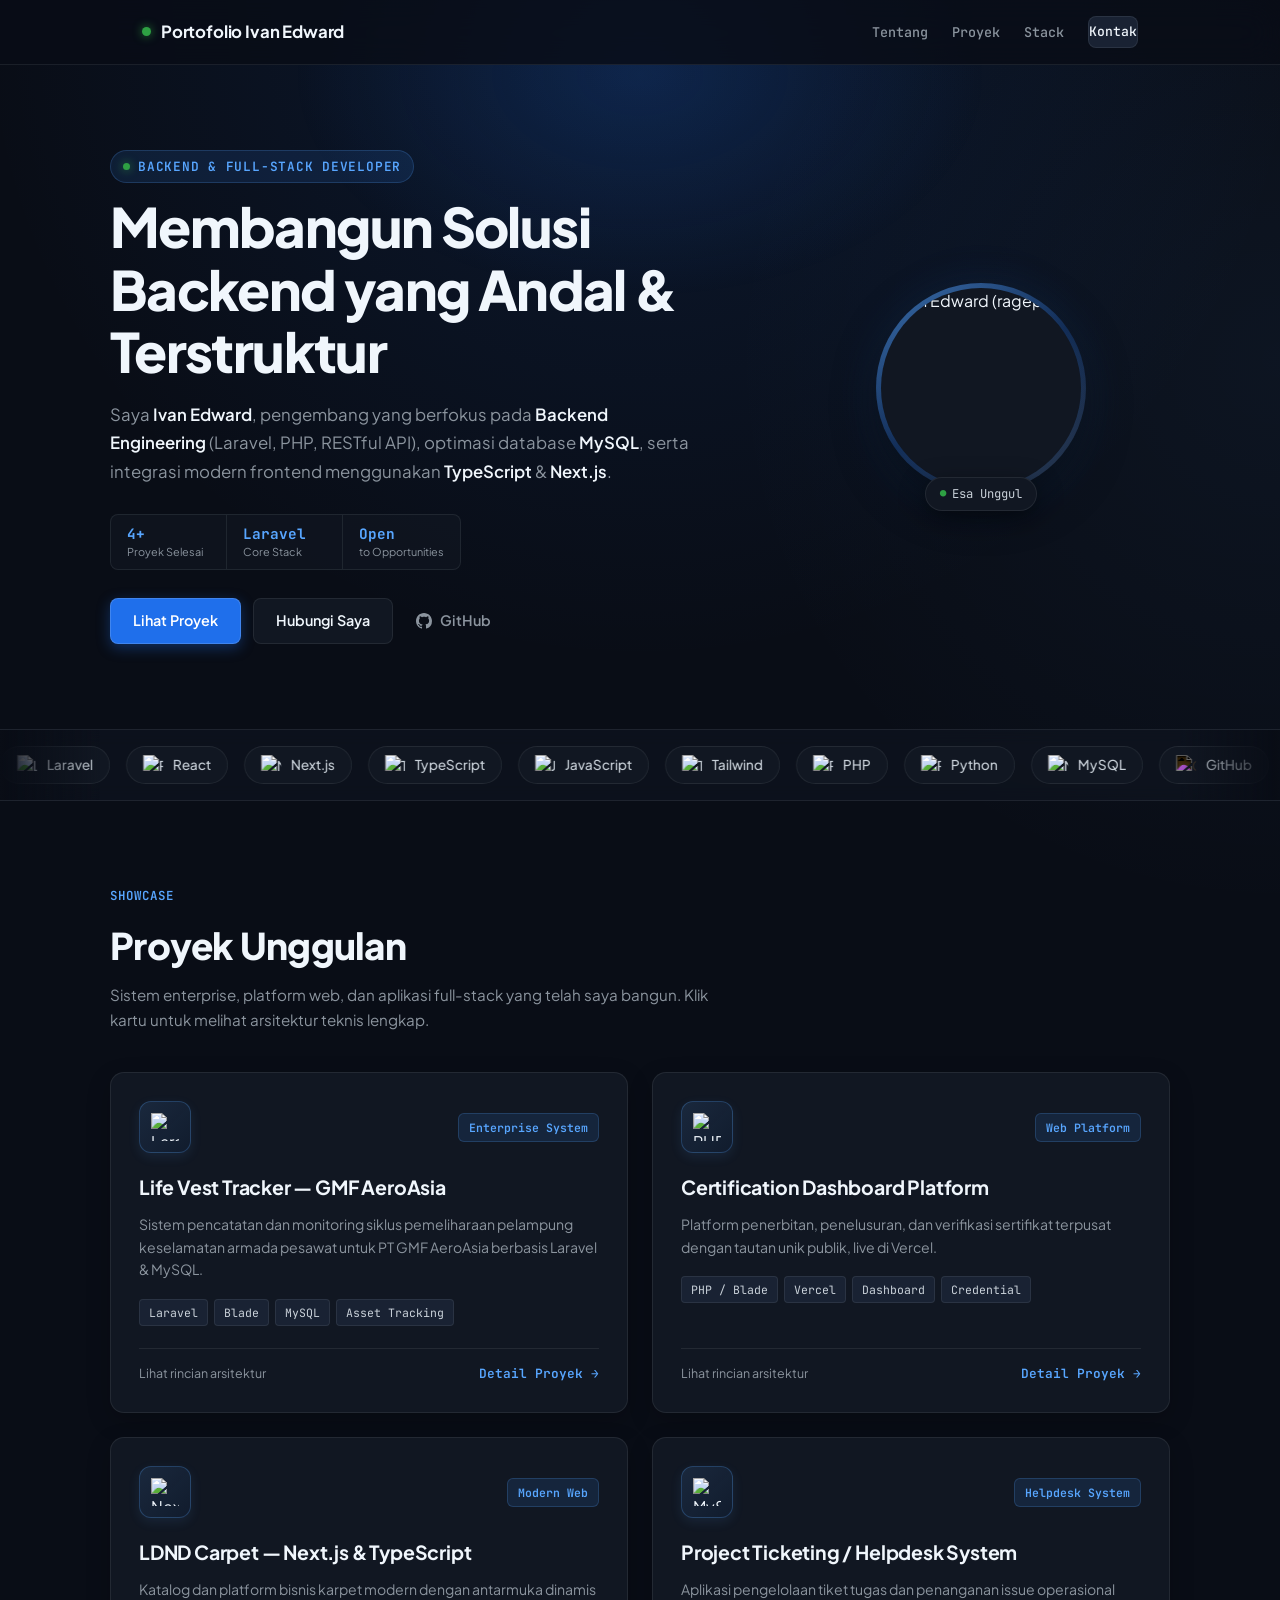
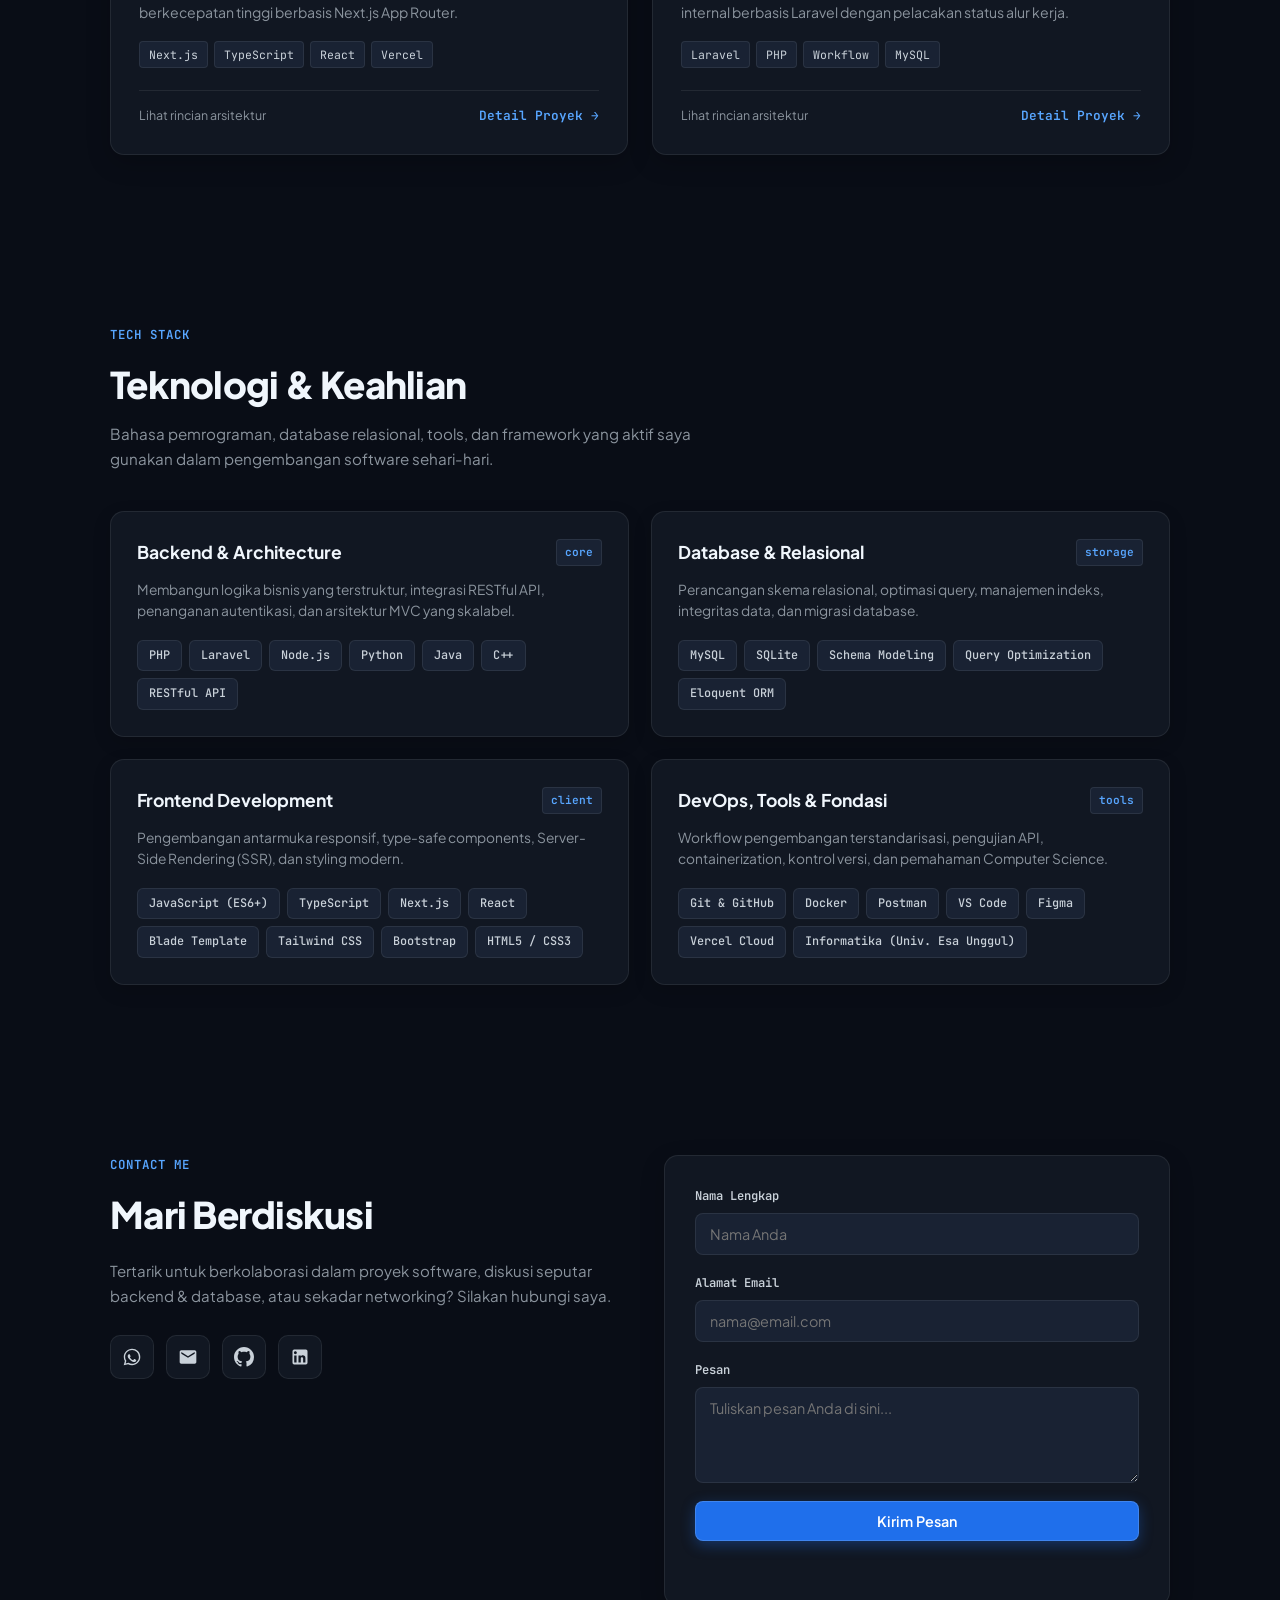
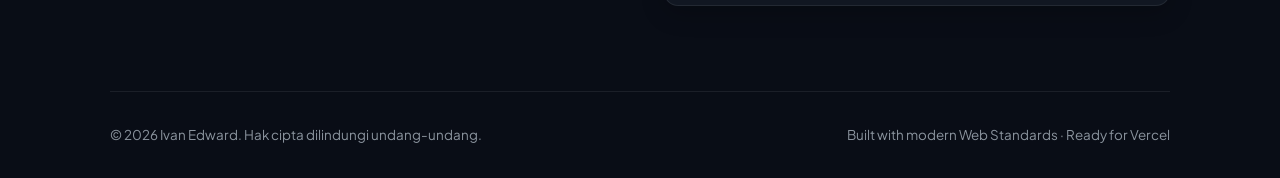
==== commit ea632ca9: "Enhance hero with metrics, stronger CTA, and premium project card styling" ====
--- a/index.html
+++ b/index.html
@@ -40,20 +40,39 @@
   <!-- HERO SECTION -->
   <section class="section hero wrap" id="about">
     <div class="hero-text reveal">
-      <div class="hero-eyebrow">backend & full-stack developer</div>
-      <h1>Halo, Saya Ivan Edward</h1>
+      <div class="hero-eyebrow">
+        <span class="status-indicator"></span> Backend & Full-Stack Developer
+      </div>
+      <h1>Membangun Solusi Backend yang Andal & Terstruktur</h1>
       <p class="hero-sub">
-        Mahasiswa Teknik Informatika Universitas Esa Unggul yang berfokus pada <strong>backend engineering</strong> dengan <strong>Laravel</strong> & <strong>PHP</strong>, perancangan database relasional MySQL, serta modern frontend dengan <strong>TypeScript</strong> & <strong>Next.js</strong>.
+        Saya <strong>Ivan Edward</strong>, pengembang yang berfokus pada <strong>Backend Engineering</strong> (Laravel, PHP, RESTful API), optimasi database <strong>MySQL</strong>, serta integrasi modern frontend menggunakan <strong>TypeScript</strong> & <strong>Next.js</strong>.
       </p>
+
+      <!-- Quick Metrics -->
+      <div class="hero-stats">
+        <div class="hero-stat-item">
+          <span class="stat-num">4+</span>
+          <span class="stat-label">Proyek Selesai</span>
+        </div>
+        <div class="hero-stat-item">
+          <span class="stat-num">Laravel</span>
+          <span class="stat-label">Core Stack</span>
+        </div>
+        <div class="hero-stat-item">
+          <span class="stat-num">Open</span>
+          <span class="stat-label">to Opportunities</span>
+        </div>
+      </div>
+
       <div class="hero-actions">
         <a href="#projects" class="btn btn-primary" target="_self">Lihat Proyek</a>
-        <a href="https://github.com/ragepanz" target="_blank" rel="noopener noreferrer" class="btn btn-outline">
+        <a href="#contact" class="btn btn-outline" target="_self">Hubungi Saya</a>
+        <a href="https://github.com/ragepanz" target="_blank" rel="noopener noreferrer" class="btn btn-ghost">
           <svg width="16" height="16" viewBox="0 0 24 24" fill="currentColor" style="margin-right: 8px;">
             <path d="M12 0C5.37 0 0 5.37 0 12c0 5.31 3.435 9.795 8.205 11.385.6.105.825-.255.825-.57 0-.285-.015-1.23-.015-2.235-3.015.555-3.795-.735-4.035-1.41-.135-.345-.72-1.41-1.23-1.695-.42-.225-1.02-.78-.015-.795.945-.015 1.62.87 1.845 1.23 1.08 1.815 2.805 1.305 3.495.99.105-.78.42-1.305.765-1.605-2.67-.3-5.46-1.335-5.46-5.925 0-1.305.465-2.385 1.23-3.225-.12-.3-.54-1.53.12-3.18 0 0 1.005-.315 3.3 1.23.96-.27 1.98-.405 3-.405s2.04.135 3 .405c2.295-1.56 3.3-1.23 3.3-1.23.66 1.65.24 2.88.12 3.18.765.84 1.23 1.905 1.23 3.225 0 4.605-2.805 5.625-5.475 5.925.435.375.81 1.095.81 2.22 0 1.605-.015 2.895-.015 3.3 0 .315.225.69.825.57A12.02 12.02 0 0024 12c0-6.63-5.37-12-12-12z"/>
           </svg>
-          github.com/ragepanz
+          GitHub
         </a>
-        <a href="#contact" class="btn btn-outline" target="_self">Kontak Saya</a>
       </div>
     </div>
     <div class="hero-art reveal delay-1">
@@ -141,9 +160,9 @@
   <!-- PROJECTS SECTION -->
   <section class="section wrap" id="projects">
     <div class="section-head reveal">
-      <div class="section-eyebrow">Projects</div>
-      <h2>Proyek Pilihan</h2>
-      <p class="section-sub">Klik pada kartu proyek untuk membaca studi kasus, diagram alur, dan arsitektur teknis lengkap.</p>
+      <div class="section-eyebrow">Showcase</div>
+      <h2>Proyek Unggulan</h2>
+      <p class="section-sub">Sistem enterprise, platform web, dan aplikasi full-stack yang telah saya bangun. Klik kartu untuk melihat arsitektur teknis lengkap.</p>
     </div>
 
     <div class="project-list">
--- a/style.css
+++ b/style.css
@@ -272,6 +272,14 @@
   color: var(--ink);
 }
 
+.status-indicator {
+  width: 7px;
+  height: 7px;
+  border-radius: 50%;
+  background: #2ea043;
+  box-shadow: 0 0 10px rgba(46, 160, 67, 0.8);
+}
+
 .hero-sub {
   font-size: 1.05rem;
   color: var(--muted);
@@ -285,10 +293,59 @@
   font-weight: 600;
 }
 
+.hero-stats {
+  display: flex;
+  gap: 0;
+  margin: 0 0 28px;
+  border: 1px solid var(--border);
+  border-radius: var(--radius-sm);
+  background: rgba(17, 23, 34, 0.65);
+  width: fit-content;
+  overflow: hidden;
+}
+
+.hero-stat-item {
+  display: flex;
+  flex-direction: column;
+  min-width: 116px;
+  padding: 10px 16px;
+  border-right: 1px solid var(--border);
+}
+
+.hero-stat-item:last-child {
+  border-right: 0;
+}
+
+.stat-num {
+  color: var(--accent);
+  font-family: var(--mono);
+  font-size: 0.9rem;
+  font-weight: 700;
+  line-height: 1.3;
+}
+
+.stat-label {
+  color: var(--muted);
+  font-size: 0.68rem;
+  line-height: 1.4;
+}
+
 .hero-actions {
   display: flex;
   flex-wrap: wrap;
-  gap: 14px;
+  gap: 12px;
+}
+
+.btn-ghost {
+  color: var(--muted);
+  padding-left: 10px;
+  padding-right: 10px;
+}
+
+.btn-ghost:hover {
+  color: var(--ink);
+  background: transparent;
+  transform: translateY(-2px);
 }
 
 /* Hero Avatar Art */
@@ -560,19 +617,23 @@
 }
 
 .project-icon {
-  width: 48px;
-  height: 48px;
-  border-radius: 10px;
-  background: var(--surface-subtle);
-  border: 1px solid var(--border);
+  width: 52px;
+  height: 52px;
+  border-radius: 12px;
+  background: linear-gradient(135deg, rgba(88, 166, 255, 0.12) 0%, rgba(31, 111, 235, 0.06) 100%);
+  border: 1px solid rgba(88, 166, 255, 0.25);
   display: flex;
   align-items: center;
   justify-content: center;
-  transition: transform 0.3s ease;
+  transition: all 0.3s ease;
+  box-shadow: 0 4px 12px rgba(88, 166, 255, 0.1);
 }
 
 .project-card:hover .project-icon {
-  transform: scale(1.08) rotate(2deg);
+  transform: scale(1.12) rotate(-2deg);
+  background: linear-gradient(135deg, rgba(88, 166, 255, 0.2) 0%, rgba(31, 111, 235, 0.12) 100%);
+  border-color: rgba(88, 166, 255, 0.45);
+  box-shadow: 0 6px 18px rgba(88, 166, 255, 0.25);
 }
 
 .project-type-tag {
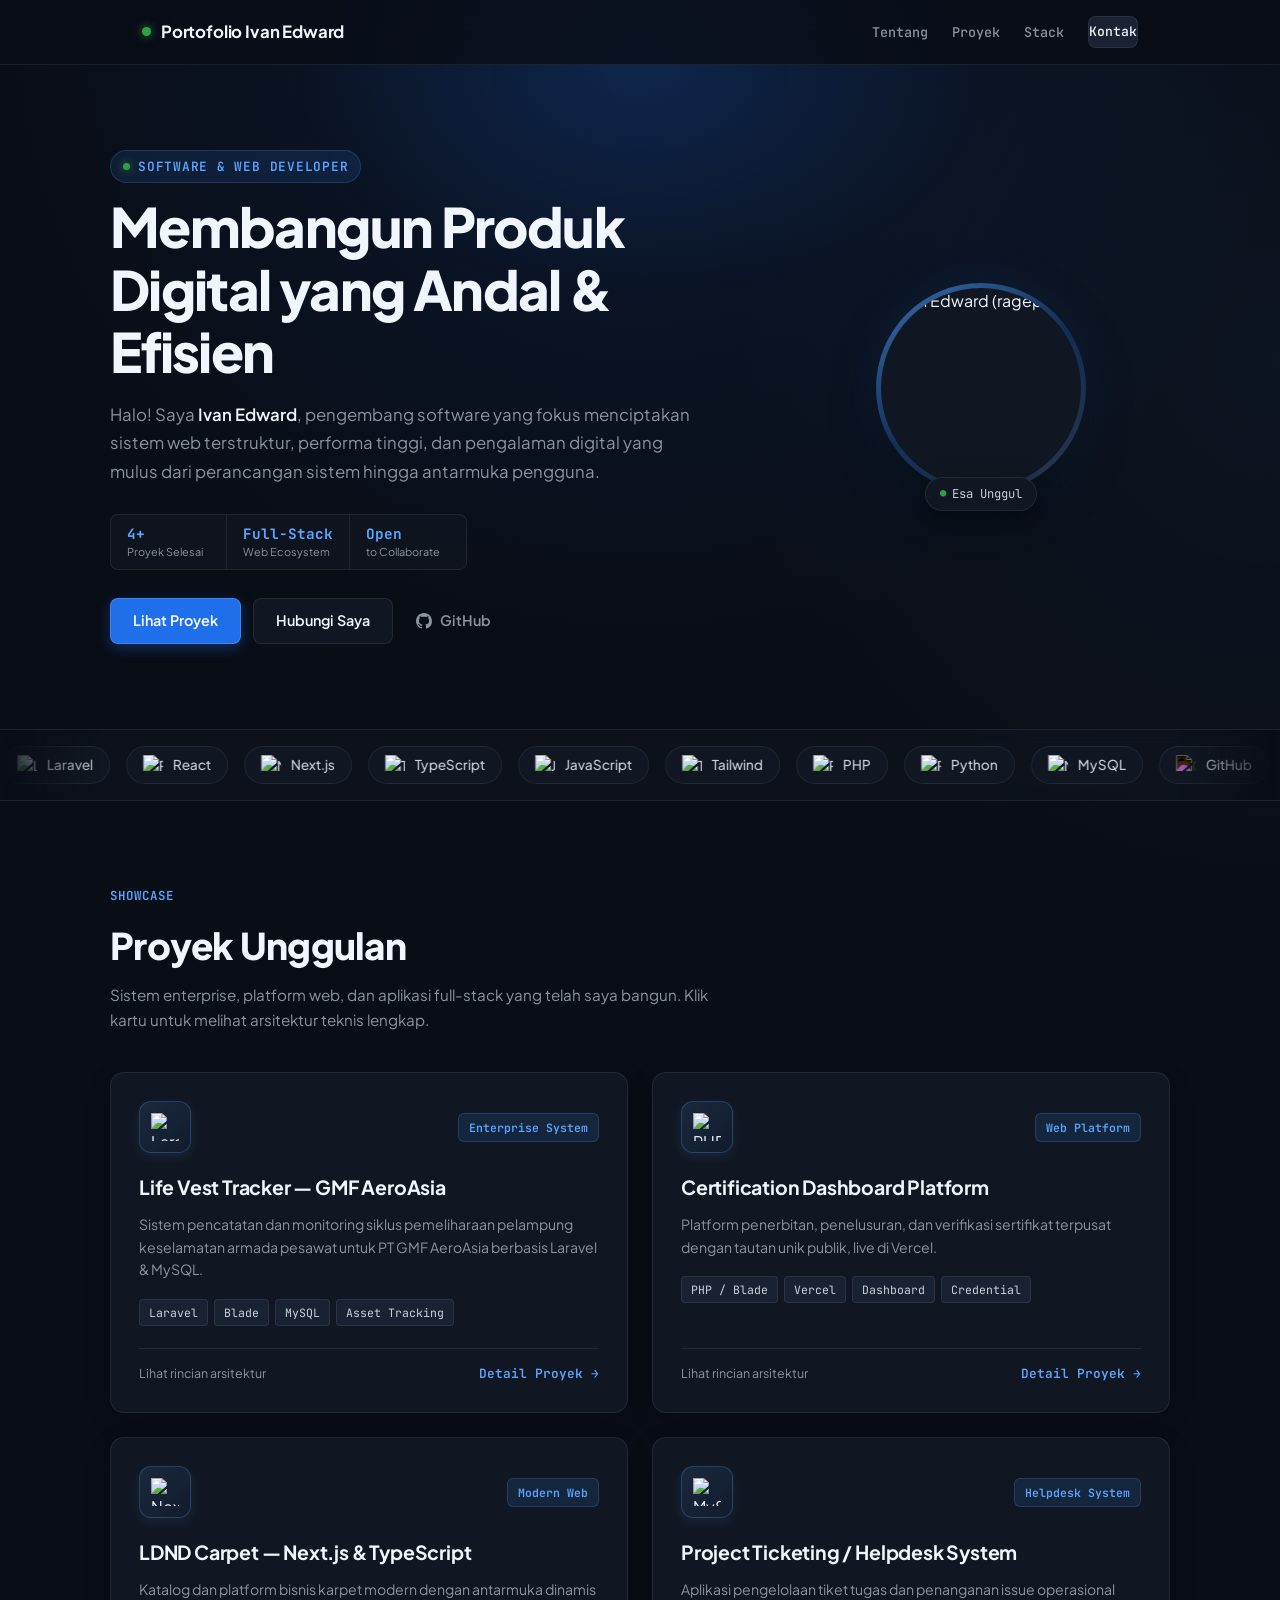
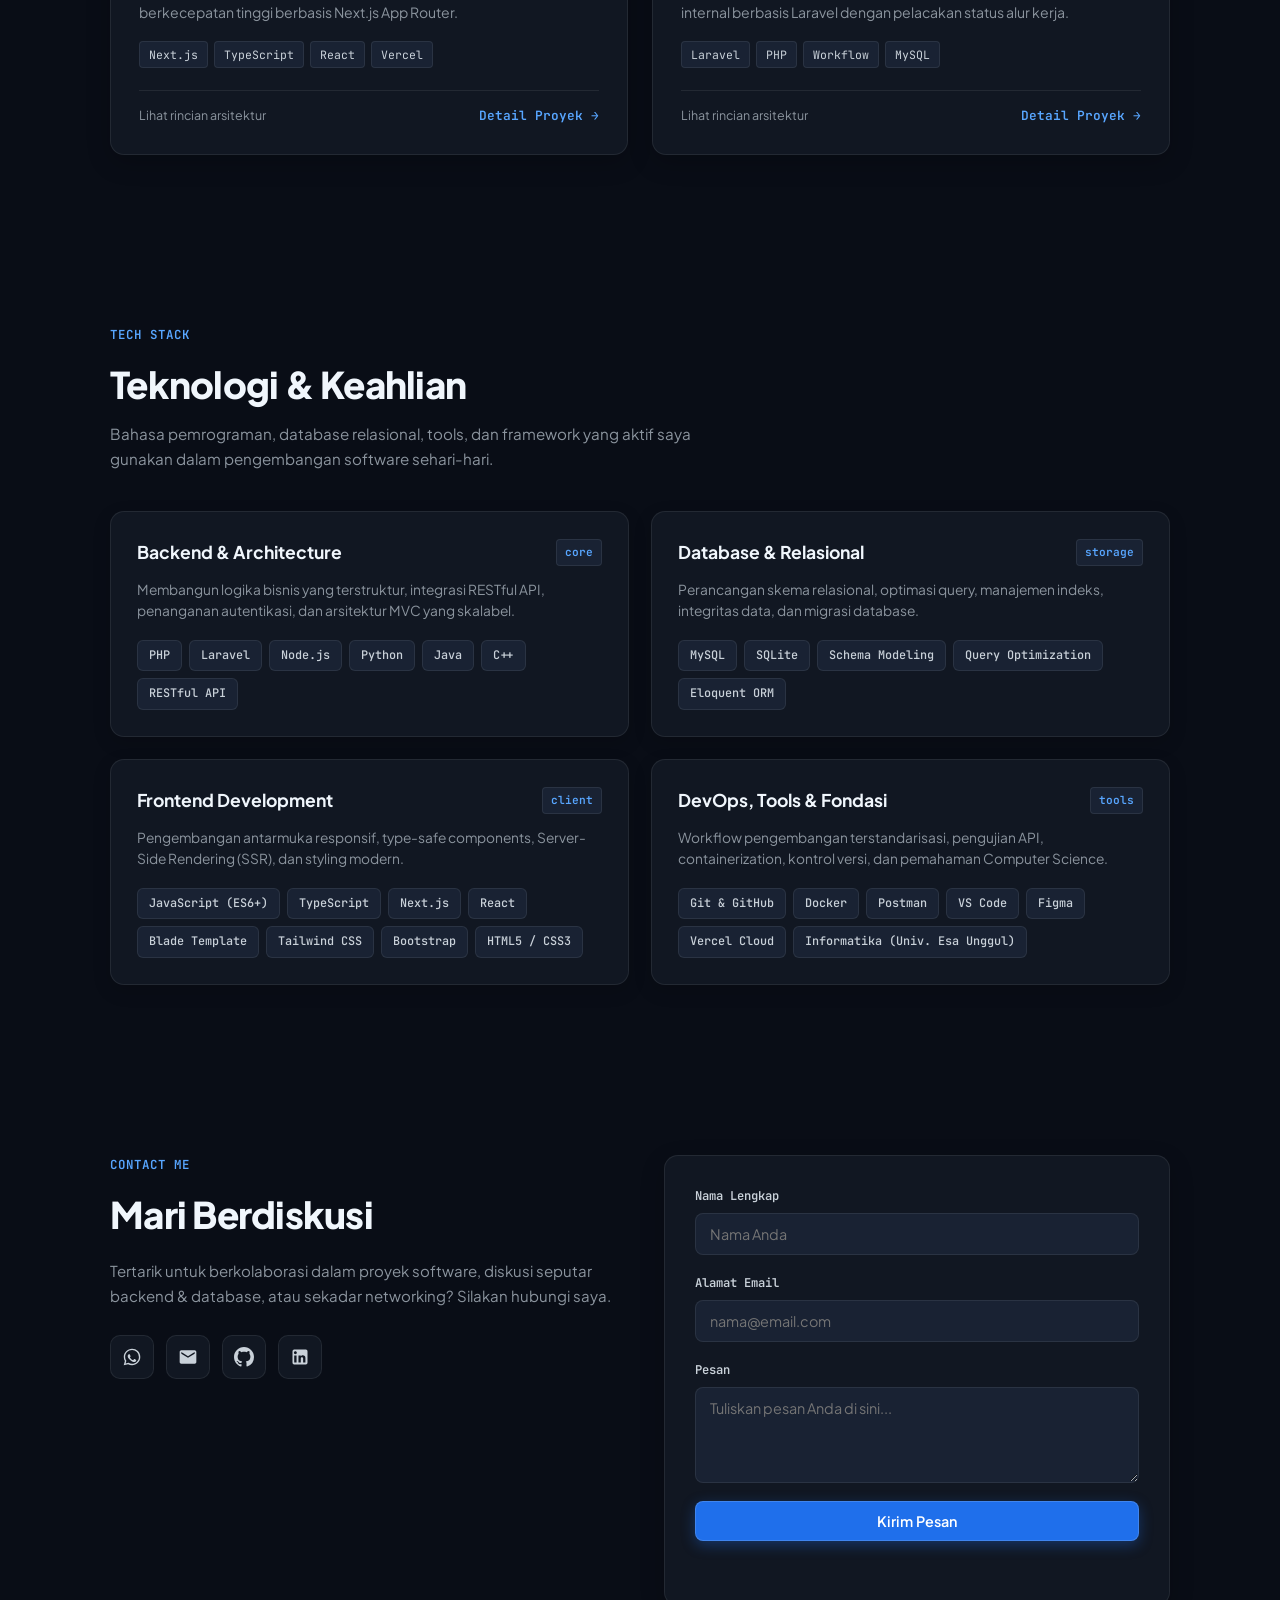
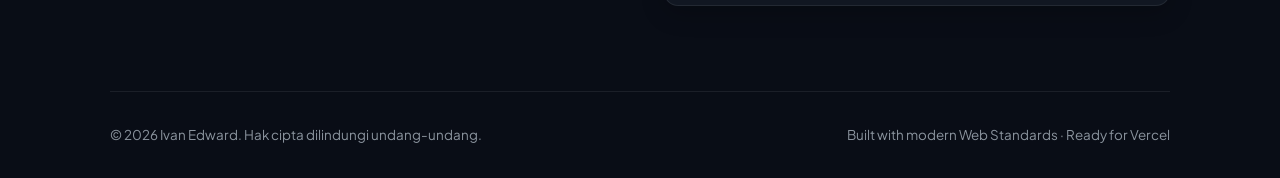
==== commit 7880e9ea: "Update headline to general focus and add page intro animation" ====
--- a/index.html
+++ b/index.html
@@ -21,6 +21,18 @@
 </head>
 <body>
 
+  <div class="page-intro" id="page-intro" aria-hidden="true">
+    <div class="intro-box">
+      <div class="intro-logo">
+        <span class="intro-dot"></span>
+        <span>ivanedward.dev</span>
+      </div>
+      <div class="intro-bar">
+        <div class="intro-progress"></div>
+      </div>
+    </div>
+  </div>
+
   <!-- NAVBAR -->
   <header class="navbar">
     <div class="wrap">
@@ -41,11 +53,11 @@
   <section class="section hero wrap" id="about">
     <div class="hero-text reveal">
       <div class="hero-eyebrow">
-        <span class="status-indicator"></span> Backend & Full-Stack Developer
-      </div>
-      <h1>Membangun Solusi Backend yang Andal & Terstruktur</h1>
+        <span class="status-indicator"></span> Software & Web Developer
+      </div>
+      <h1>Membangun Produk Digital yang Andal & Efisien</h1>
       <p class="hero-sub">
-        Saya <strong>Ivan Edward</strong>, pengembang yang berfokus pada <strong>Backend Engineering</strong> (Laravel, PHP, RESTful API), optimasi database <strong>MySQL</strong>, serta integrasi modern frontend menggunakan <strong>TypeScript</strong> & <strong>Next.js</strong>.
+        Halo! Saya <strong>Ivan Edward</strong>, pengembang software yang fokus menciptakan sistem web terstruktur, performa tinggi, dan pengalaman digital yang mulus dari perancangan sistem hingga antarmuka pengguna.
       </p>
 
       <!-- Quick Metrics -->
@@ -55,12 +67,12 @@
           <span class="stat-label">Proyek Selesai</span>
         </div>
         <div class="hero-stat-item">
-          <span class="stat-num">Laravel</span>
-          <span class="stat-label">Core Stack</span>
+          <span class="stat-num">Full-Stack</span>
+          <span class="stat-label">Web Ecosystem</span>
         </div>
         <div class="hero-stat-item">
           <span class="stat-num">Open</span>
-          <span class="stat-label">to Opportunities</span>
+          <span class="stat-label">to Collaborate</span>
         </div>
       </div>
 
--- a/style.css
+++ b/style.css
@@ -1107,6 +1107,89 @@
   flex-wrap: wrap;
 }
 
+.page-intro {
+  position: fixed;
+  inset: 0;
+  z-index: 200;
+  display: flex;
+  align-items: center;
+  justify-content: center;
+  background: var(--bg);
+  animation: intro-exit 0.7s ease 1.55s forwards;
+  pointer-events: none;
+}
+
+.intro-box {
+  width: min(280px, 72vw);
+  animation: intro-content-exit 0.45s ease 1.2s forwards;
+}
+
+.intro-logo {
+  display: flex;
+  align-items: center;
+  justify-content: center;
+  gap: 10px;
+  color: var(--ink);
+  font-family: var(--mono);
+  font-size: 0.9rem;
+  font-weight: 600;
+  letter-spacing: 0.03em;
+  margin-bottom: 16px;
+}
+
+.intro-dot {
+  width: 9px;
+  height: 9px;
+  border-radius: 50%;
+  background: #2ea043;
+  box-shadow: 0 0 14px rgba(46, 160, 67, 0.9);
+  animation: intro-pulse 0.9s ease-in-out infinite alternate;
+}
+
+.intro-bar {
+  height: 2px;
+  overflow: hidden;
+  border-radius: 2px;
+  background: rgba(240, 246, 252, 0.12);
+}
+
+.intro-progress {
+  width: 0;
+  height: 100%;
+  background: var(--accent);
+  box-shadow: 0 0 12px var(--accent);
+  animation: intro-progress 1.25s cubic-bezier(0.16, 1, 0.3, 1) forwards;
+}
+
+@keyframes intro-progress {
+  to { width: 100%; }
+}
+
+@keyframes intro-pulse {
+  to { transform: scale(1.35); opacity: 0.65; }
+}
+
+@keyframes intro-content-exit {
+  to { opacity: 0; transform: translateY(-8px); }
+}
+
+@keyframes intro-exit {
+  to { opacity: 0; visibility: hidden; }
+}
+
+@media (prefers-reduced-motion: reduce) {
+  .page-intro,
+  .intro-box,
+  .intro-progress,
+  .intro-dot {
+    animation: none;
+  }
+
+  .page-intro {
+    display: none;
+  }
+}
+
 /* ---------- SCROLL REVEAL ANIMATION (Smooth & Classy) ---------- */
 .reveal {
   opacity: 0;
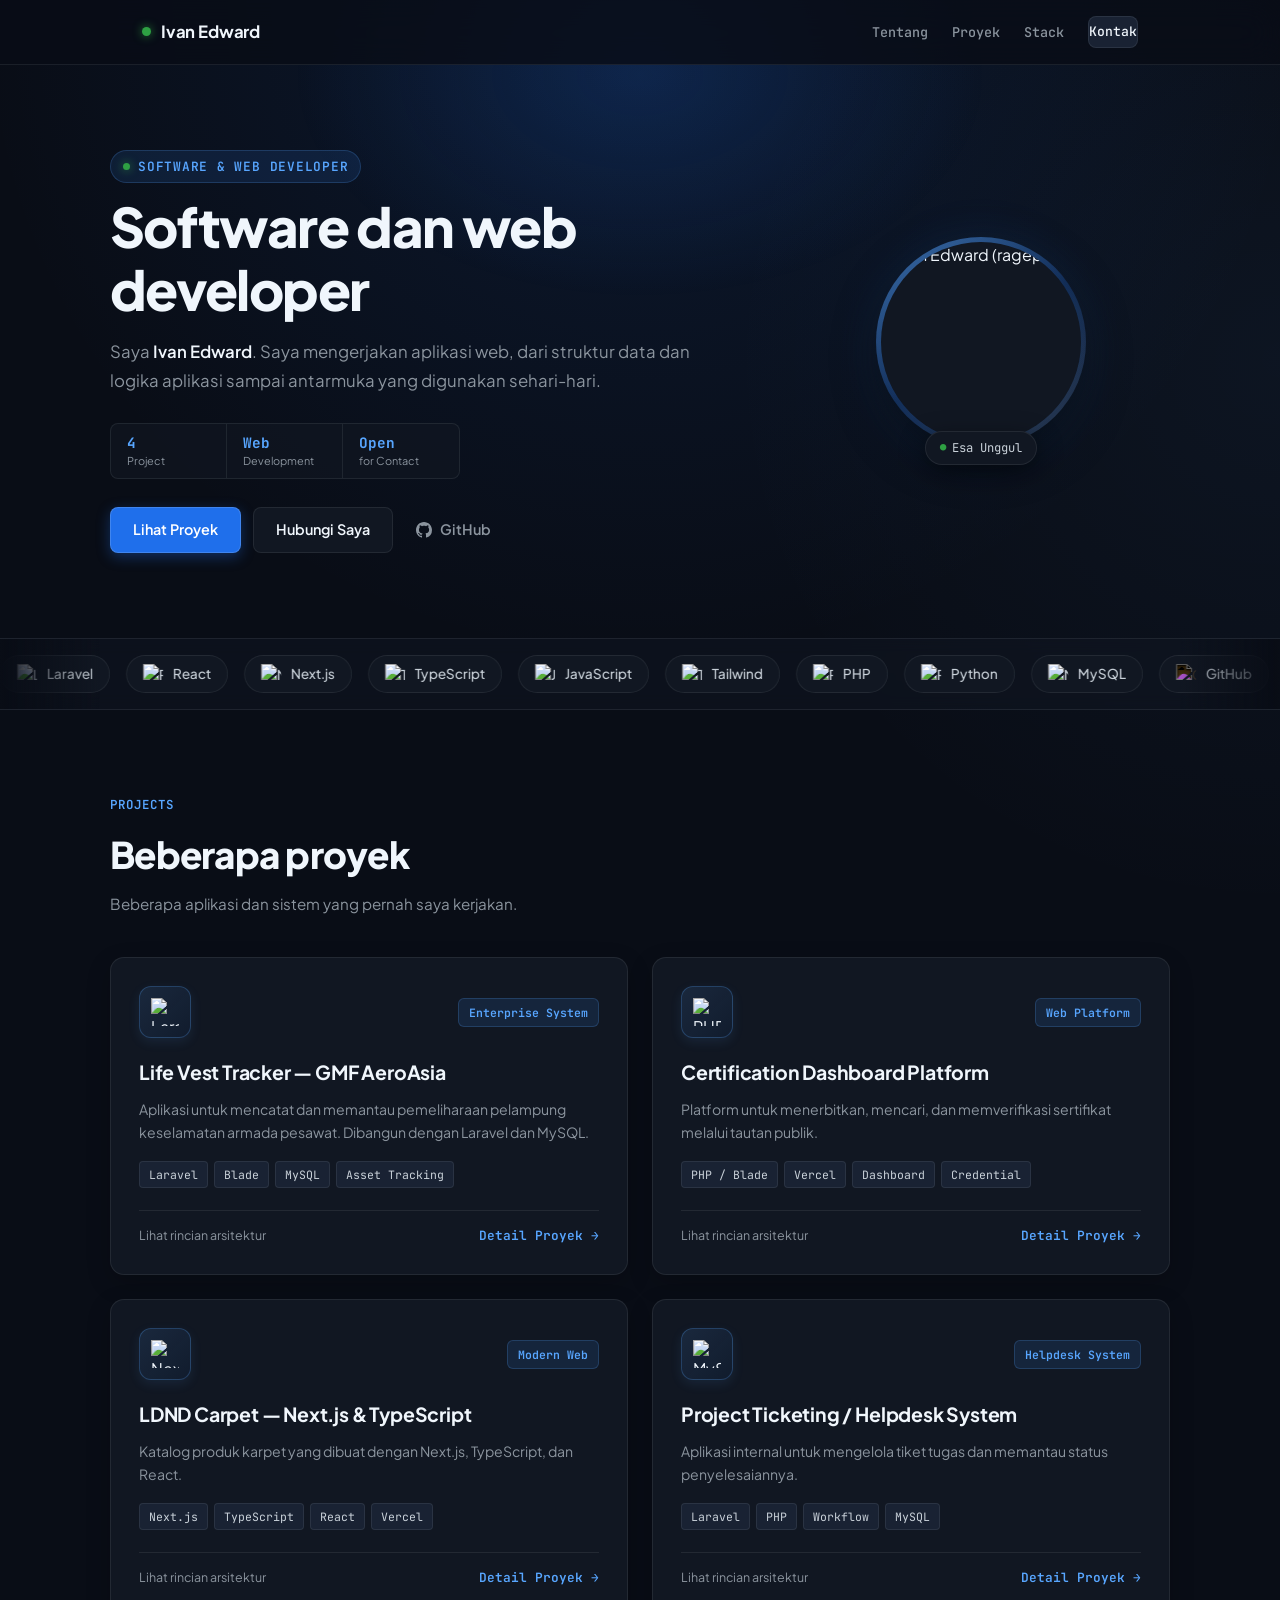
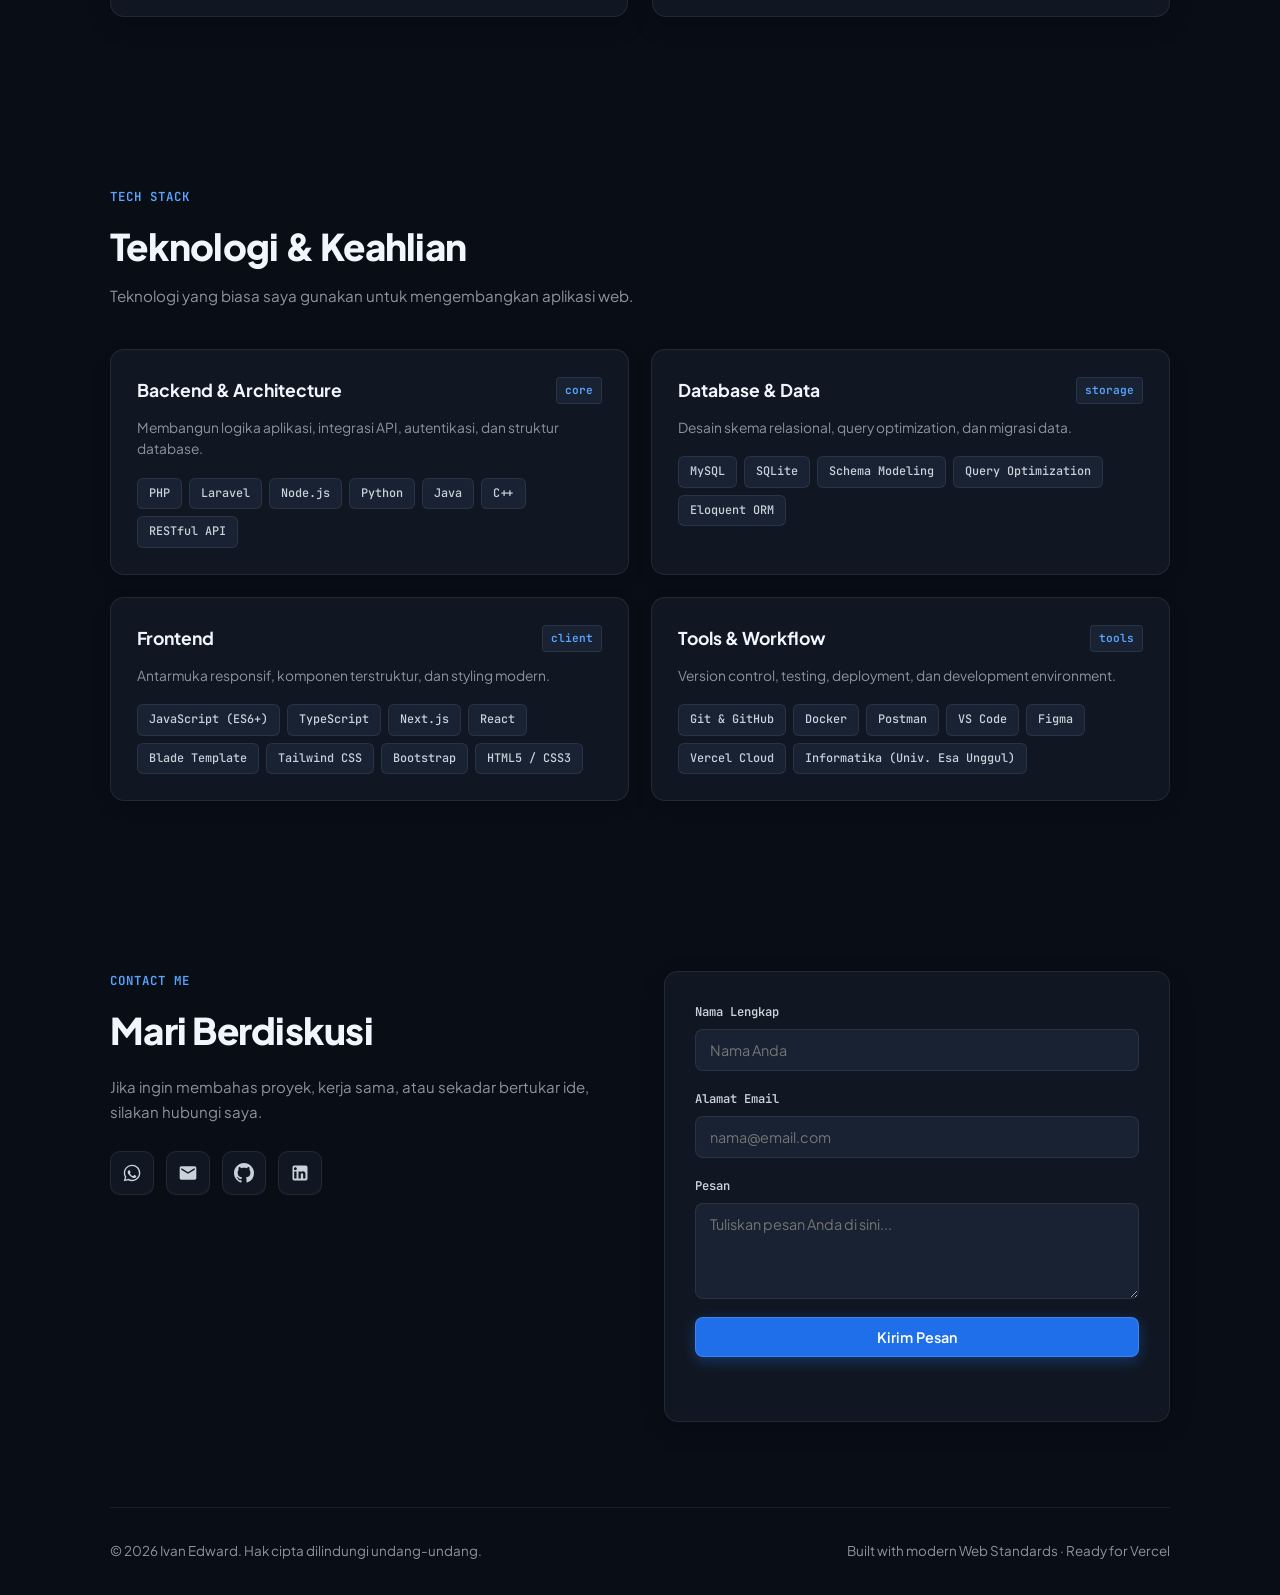
==== commit 907c0cdf: "Refine portfolio copy and project descriptions" ====
--- a/index.html
+++ b/index.html
@@ -3,13 +3,13 @@
 <head>
   <meta charset="UTF-8">
   <meta name="viewport" content="width=device-width, initial-scale=1.0">
-  <meta name="description" content="Portofolio Ivan Edward — Backend & Full-Stack Developer spesialisasi Laravel, PHP, MySQL, Next.js, and TypeScript.">
-  <meta name="keywords" content="Ivan Edward, ragepanz, Backend Developer, Laravel, PHP, MySQL, Next.js, Portfolio">
+  <meta name="description" content="Ivan Edward — software dan web developer.">
+  <meta name="keywords" content="Ivan Edward, ragepanz, software developer, web developer, portfolio">
   <meta name="author" content="Ivan Edward">
   
   <!-- Open Graph Meta Tags -->
-  <meta property="og:title" content="Ivan Edward — Backend & Full-Stack Developer">
-  <meta property="og:description" content="Portofolio Ivan Edward — Backend Developer spesialisasi Laravel, PHP, MySQL & modern frontend.">
+  <meta property="og:title" content="Ivan Edward — Software & Web Developer">
+  <meta property="og:description" content="Portofolio Ivan Edward, software dan web developer.">
   <meta property="og:type" content="website">
   
   <link rel="preconnect" href="https://fonts.googleapis.com">
@@ -17,7 +17,7 @@
   <link href="https://fonts.googleapis.com/css2?family=Plus+Jakarta+Sans:wght@400;500;600;700;800&family=JetBrains+Mono:wght@400;500;600;700&display=swap" rel="stylesheet">
   <link rel="stylesheet" href="style.css">
   
-  <title>Ivan Edward — Backend & Full-Stack Developer</title>
+  <title>Ivan Edward — Software & Web Developer</title>
 </head>
 <body>
 
@@ -38,7 +38,7 @@
     <div class="wrap">
       <a href="#" class="brand" target="_self">
         <span class="brand-dot" aria-hidden="true"></span>
-        Portofolio Ivan Edward
+        Ivan Edward
       </a>
       <nav class="nav-links">
         <a href="#about" target="_self">Tentang</a>
@@ -55,24 +55,24 @@
       <div class="hero-eyebrow">
         <span class="status-indicator"></span> Software & Web Developer
       </div>
-      <h1>Membangun Produk Digital yang Andal & Efisien</h1>
+      <h1>Software dan web developer</h1>
       <p class="hero-sub">
-        Halo! Saya <strong>Ivan Edward</strong>, pengembang software yang fokus menciptakan sistem web terstruktur, performa tinggi, dan pengalaman digital yang mulus dari perancangan sistem hingga antarmuka pengguna.
+        Saya <strong>Ivan Edward</strong>. Saya mengerjakan aplikasi web, dari struktur data dan logika aplikasi sampai antarmuka yang digunakan sehari-hari.
       </p>
 
       <!-- Quick Metrics -->
       <div class="hero-stats">
         <div class="hero-stat-item">
-          <span class="stat-num">4+</span>
-          <span class="stat-label">Proyek Selesai</span>
+          <span class="stat-num">4</span>
+          <span class="stat-label">Project</span>
         </div>
         <div class="hero-stat-item">
-          <span class="stat-num">Full-Stack</span>
-          <span class="stat-label">Web Ecosystem</span>
+          <span class="stat-num">Web</span>
+          <span class="stat-label">Development</span>
         </div>
         <div class="hero-stat-item">
           <span class="stat-num">Open</span>
-          <span class="stat-label">to Collaborate</span>
+          <span class="stat-label">for Contact</span>
         </div>
       </div>
 
@@ -172,9 +172,9 @@
   <!-- PROJECTS SECTION -->
   <section class="section wrap" id="projects">
     <div class="section-head reveal">
-      <div class="section-eyebrow">Showcase</div>
-      <h2>Proyek Unggulan</h2>
-      <p class="section-sub">Sistem enterprise, platform web, dan aplikasi full-stack yang telah saya bangun. Klik kartu untuk melihat arsitektur teknis lengkap.</p>
+      <div class="section-eyebrow">Projects</div>
+      <h2>Beberapa proyek</h2>
+      <p class="section-sub">Beberapa aplikasi dan sistem yang pernah saya kerjakan.</p>
     </div>
 
     <div class="project-list">
@@ -188,7 +188,7 @@
         </div>
         <div class="project-body">
           <h3>Life Vest Tracker — GMF AeroAsia</h3>
-          <p>Sistem pencatatan dan monitoring siklus pemeliharaan pelampung keselamatan armada pesawat untuk PT GMF AeroAsia berbasis Laravel & MySQL.</p>
+          <p>Aplikasi untuk mencatat dan memantau pemeliharaan pelampung keselamatan armada pesawat. Dibangun dengan Laravel dan MySQL.</p>
           <div class="stack-tags">
             <span>Laravel</span>
             <span>Blade</span>
@@ -212,7 +212,7 @@
         </div>
         <div class="project-body">
           <h3>Certification Dashboard Platform</h3>
-          <p>Platform penerbitan, penelusuran, dan verifikasi sertifikat terpusat dengan tautan unik publik, live di Vercel.</p>
+          <p>Platform untuk menerbitkan, mencari, dan memverifikasi sertifikat melalui tautan publik.</p>
           <div class="stack-tags">
             <span>PHP / Blade</span>
             <span>Vercel</span>
@@ -236,7 +236,7 @@
         </div>
         <div class="project-body">
           <h3>LDND Carpet — Next.js & TypeScript</h3>
-          <p>Katalog dan platform bisnis karpet modern dengan antarmuka dinamis berkecepatan tinggi berbasis Next.js App Router.</p>
+          <p>Katalog produk karpet yang dibuat dengan Next.js, TypeScript, dan React.</p>
           <div class="stack-tags">
             <span>Next.js</span>
             <span>TypeScript</span>
@@ -260,7 +260,7 @@
         </div>
         <div class="project-body">
           <h3>Project Ticketing / Helpdesk System</h3>
-          <p>Aplikasi pengelolaan tiket tugas dan penanganan issue operasional internal berbasis Laravel dengan pelacakan status alur kerja.</p>
+          <p>Aplikasi internal untuk mengelola tiket tugas dan memantau status penyelesaiannya.</p>
           <div class="stack-tags">
             <span>Laravel</span>
             <span>PHP</span>
@@ -282,7 +282,7 @@
       <div class="section-eyebrow">Tech Stack</div>
       <h2>Teknologi & Keahlian</h2>
       <p class="section-sub">
-        Bahasa pemrograman, database relasional, tools, dan framework yang aktif saya gunakan dalam pengembangan software sehari-hari.
+        Teknologi yang biasa saya gunakan untuk mengembangkan aplikasi web.
       </p>
     </div>
 
@@ -294,7 +294,7 @@
           <span class="skill-category-tag">core</span>
         </div>
         <p class="skill-desc">
-          Membangun logika bisnis yang terstruktur, integrasi RESTful API, penanganan autentikasi, dan arsitektur MVC yang skalabel.
+          Membangun logika aplikasi, integrasi API, autentikasi, dan struktur database.
         </p>
         <div class="skill-pills">
           <span class="skill-pill">PHP</span>
@@ -310,11 +310,11 @@
       <!-- 2. Database & Data Modeling -->
       <div class="skill-card reveal delay-2">
         <div class="skill-card-head">
-          <h3>Database & Relasional</h3>
+          <h3>Database & Data</h3>
           <span class="skill-category-tag">storage</span>
         </div>
         <p class="skill-desc">
-          Perancangan skema relasional, optimasi query, manajemen indeks, integritas data, dan migrasi database.
+          Desain skema relasional, query optimization, dan migrasi data.
         </p>
         <div class="skill-pills">
           <span class="skill-pill">MySQL</span>
@@ -328,11 +328,11 @@
       <!-- 3. Frontend & Interface -->
       <div class="skill-card reveal delay-3">
         <div class="skill-card-head">
-          <h3>Frontend Development</h3>
+          <h3>Frontend</h3>
           <span class="skill-category-tag">client</span>
         </div>
         <p class="skill-desc">
-          Pengembangan antarmuka responsif, type-safe components, Server-Side Rendering (SSR), dan styling modern.
+          Antarmuka responsif, komponen terstruktur, dan styling modern.
         </p>
         <div class="skill-pills">
           <span class="skill-pill">JavaScript (ES6+)</span>
@@ -349,11 +349,11 @@
       <!-- 4. DevOps, Tools & Academic Foundation -->
       <div class="skill-card reveal delay-4">
         <div class="skill-card-head">
-          <h3>DevOps, Tools & Fondasi</h3>
+          <h3>Tools & Workflow</h3>
           <span class="skill-category-tag">tools</span>
         </div>
         <p class="skill-desc">
-          Workflow pengembangan terstandarisasi, pengujian API, containerization, kontrol versi, dan pemahaman Computer Science.
+          Version control, testing, deployment, dan development environment.
         </p>
         <div class="skill-pills">
           <span class="skill-pill">Git & GitHub</span>
@@ -374,7 +374,7 @@
       <div class="contact-text reveal">
         <div class="section-eyebrow">Contact Me</div>
         <h2>Mari Berdiskusi</h2>
-        <p>Tertarik untuk berkolaborasi dalam proyek software, diskusi seputar backend & database, atau sekadar networking? Silakan hubungi saya.</p>
+        <p>Jika ingin membahas proyek, kerja sama, atau sekadar bertukar ide, silakan hubungi saya.</p>
         <div class="contact-socials">
           <a href="https://wa.me/6285718168761" target="_blank" rel="noopener noreferrer" class="contact-social-btn wa" title="WhatsApp (085718168761)" aria-label="WhatsApp">
             <svg width="20" height="20" viewBox="0 0 24 24" fill="currentColor">
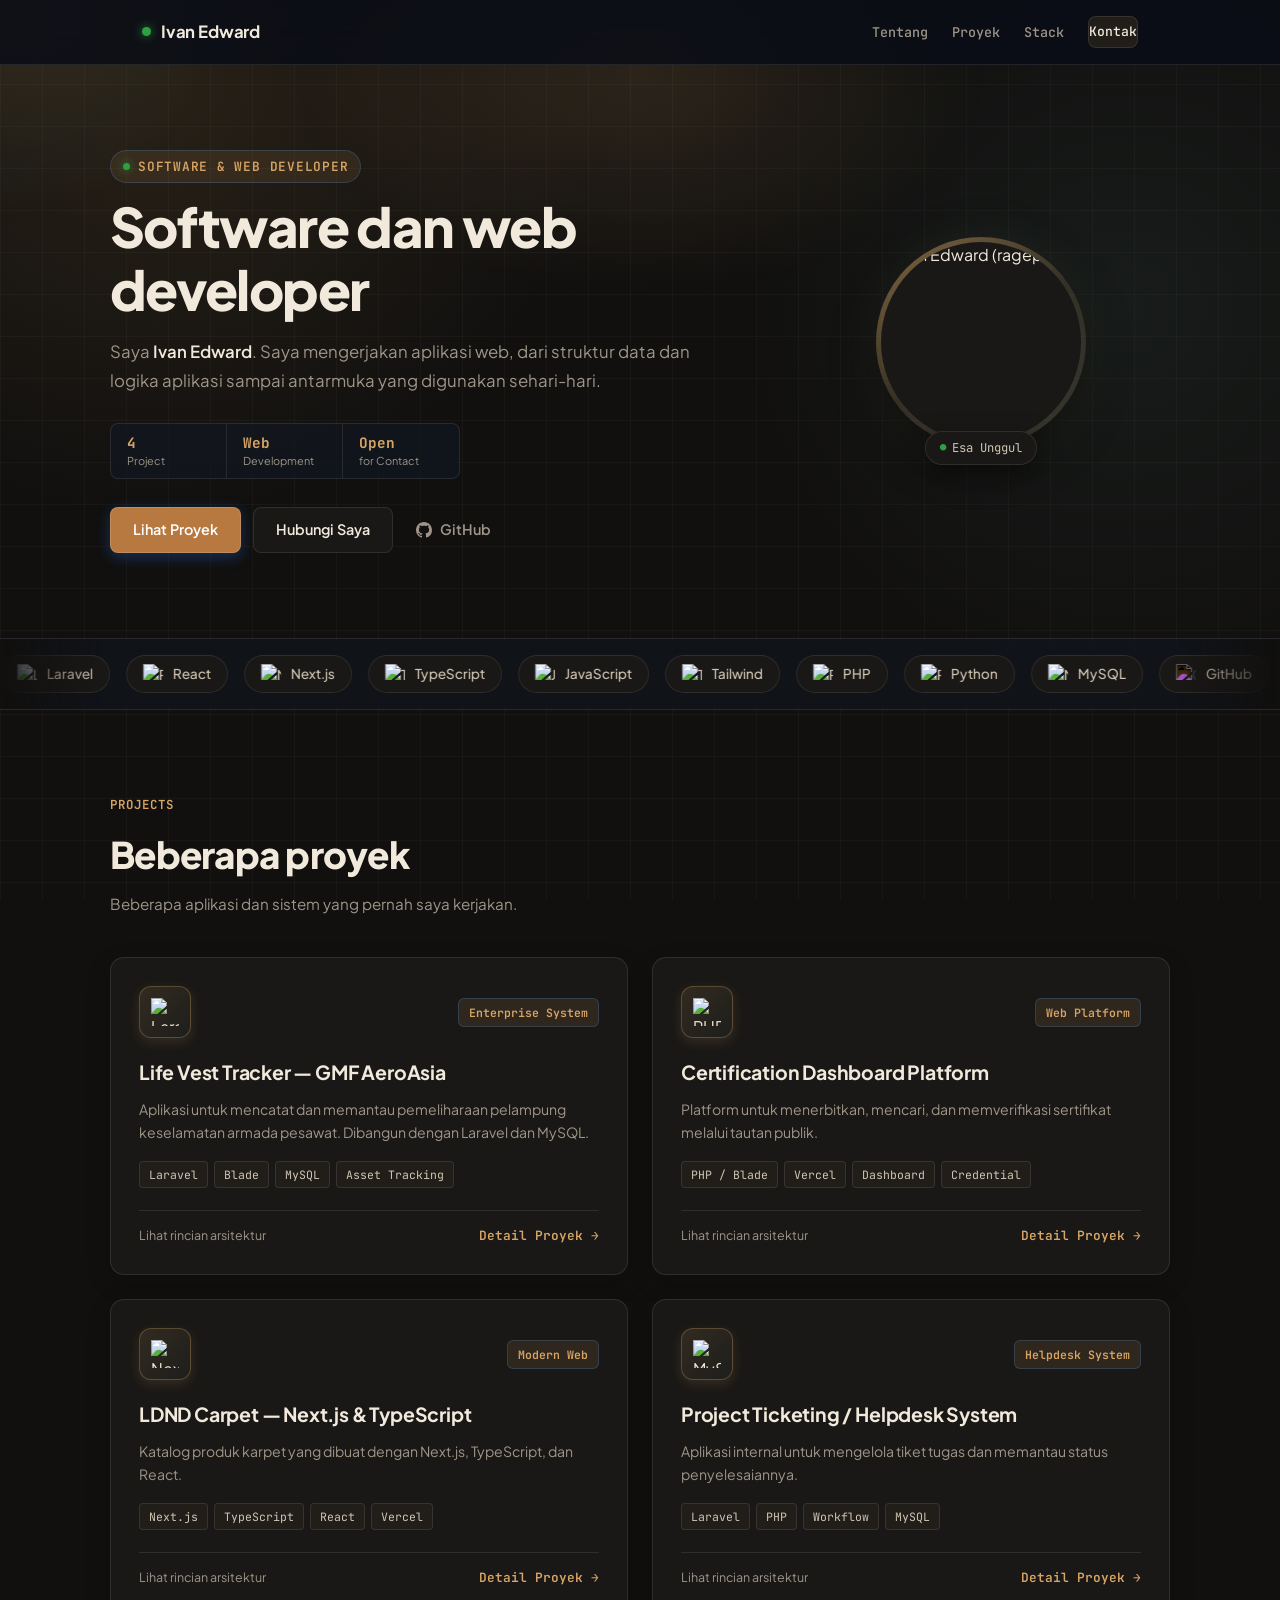
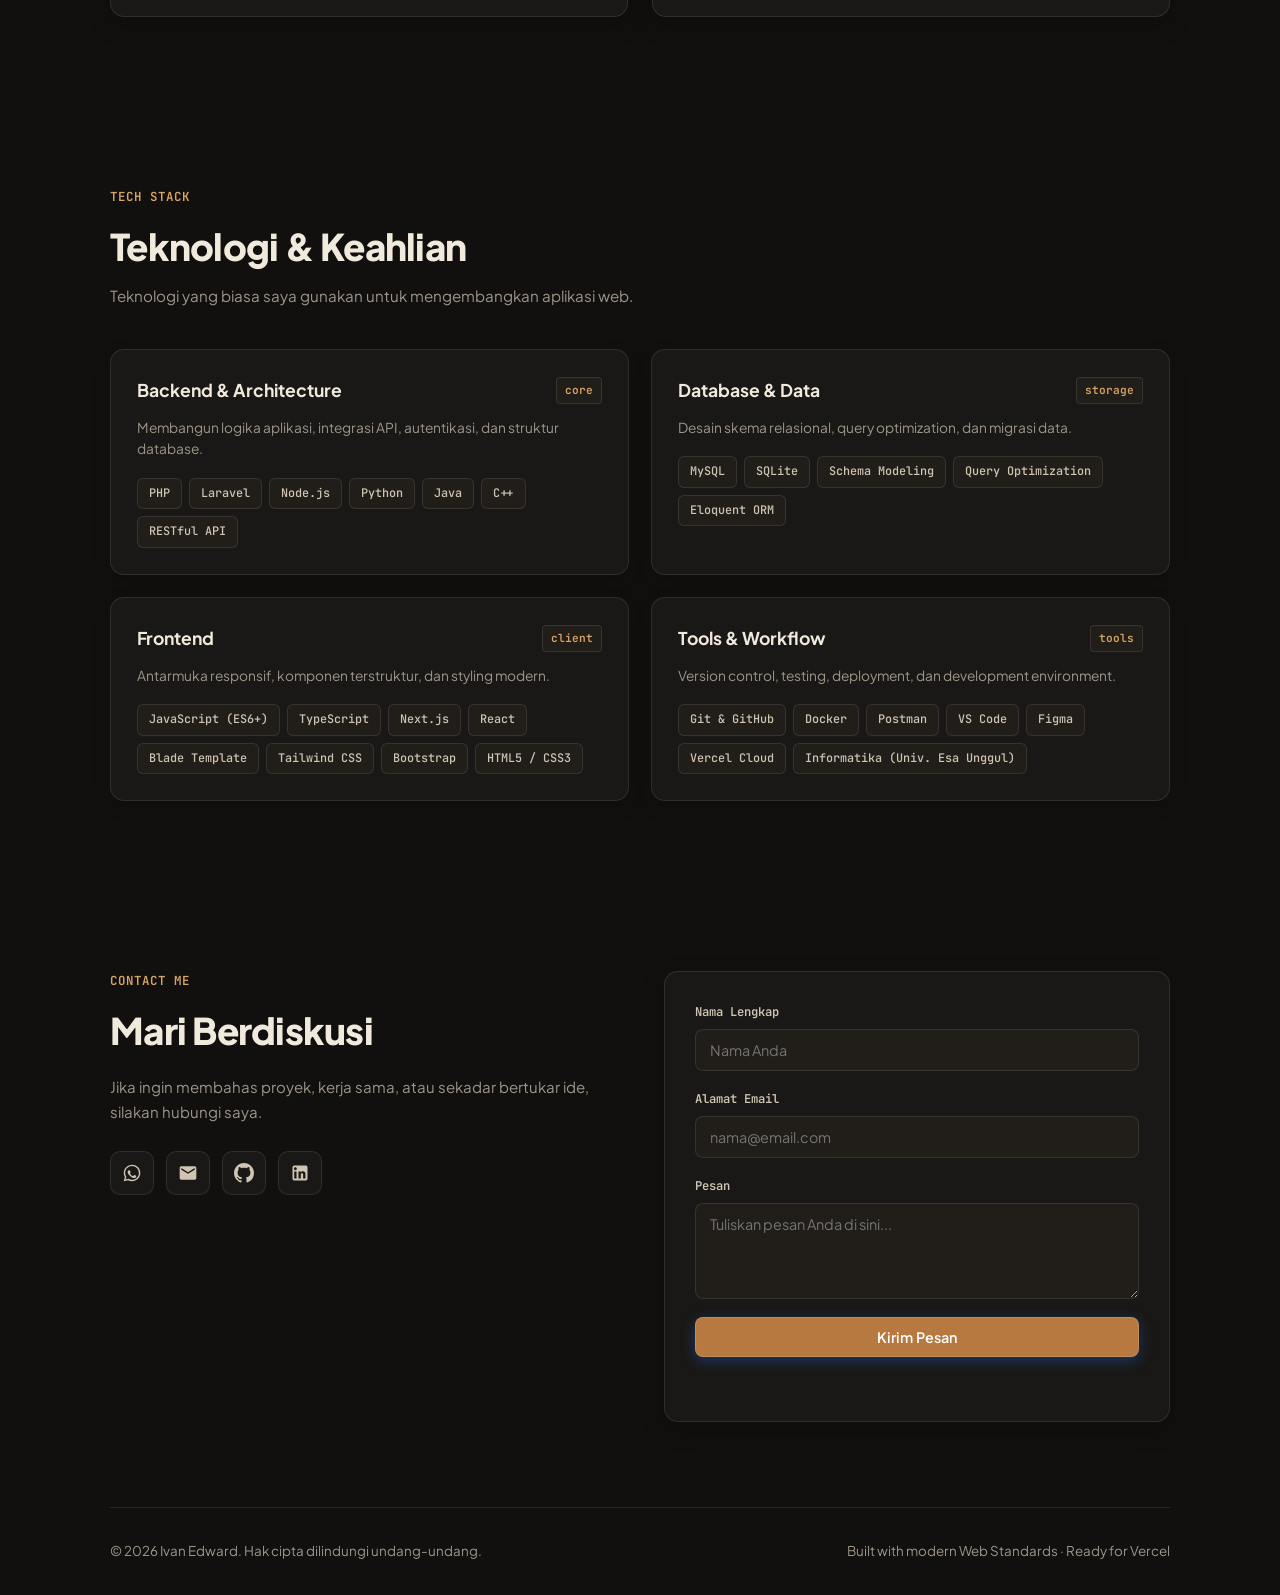
==== commit 71893da0: "Refresh visual theme and add pointer glow effect" ====
--- a/index.html
+++ b/index.html
@@ -20,6 +20,8 @@
   <title>Ivan Edward — Software & Web Developer</title>
 </head>
 <body>
+
+  <div class="pointer-glow" aria-hidden="true"></div>
 
   <div class="page-intro" id="page-intro" aria-hidden="true">
     <div class="intro-box">
--- a/style.css
+++ b/style.css
@@ -1,21 +1,23 @@
 @import url('https://fonts.googleapis.com/css2?family=Plus+Jakarta+Sans:wght@400;500;600;700;800&family=JetBrains+Mono:wght@400;500;600;700&display=swap');
 
 :root {
-  --bg: #090d16;
-  --bg-pattern: radial-gradient(circle at 50% 0%, rgba(31, 111, 235, 0.12) 0%, transparent 60%),
-                radial-gradient(circle at 100% 40%, rgba(88, 166, 255, 0.05) 0%, transparent 40%);
-  --surface: #111722;
-  --surface-hover: #172030;
-  --surface-subtle: #192233;
-  --ink: #F0F6FC;
-  --ink-secondary: #C9D1D9;
-  --muted: #8B949E;
-  --accent: #58A6FF;
-  --accent-dark: #1F6FEB;
-  --accent-glow: rgba(88, 166, 255, 0.25);
-  --accent-soft: rgba(56, 139, 253, 0.12);
-  --border: rgba(240, 246, 252, 0.08);
-  --border-hover: rgba(88, 166, 255, 0.45);
+  --bg: #11100f;
+  --bg-pattern: radial-gradient(circle at 12% 8%, rgba(211, 157, 82, 0.12), transparent 32%),
+                radial-gradient(circle at 88% 34%, rgba(72, 112, 105, 0.12), transparent 30%),
+                linear-gradient(rgba(235, 226, 207, 0.035) 1px, transparent 1px),
+                linear-gradient(90deg, rgba(235, 226, 207, 0.035) 1px, transparent 1px);
+  --surface: #1a1816;
+  --surface-hover: #24211d;
+  --surface-subtle: #211e1a;
+  --ink: #f1eadc;
+  --ink-secondary: #d0c5b3;
+  --muted: #9e9588;
+  --accent: #d7a566;
+  --accent-dark: #b7793f;
+  --accent-glow: rgba(215, 165, 102, 0.25);
+  --accent-soft: rgba(215, 165, 102, 0.11);
+  --border: rgba(241, 234, 220, 0.1);
+  --border-hover: rgba(215, 165, 102, 0.5);
   --border-muted: rgba(240, 246, 252, 0.05);
   --max: 1060px;
   --radius: 14px;
@@ -40,12 +42,29 @@
   background-color: var(--bg);
   background-image: var(--bg-pattern);
   background-attachment: fixed;
+  background-size: auto, auto, 42px 42px, 42px 42px;
   color: var(--ink);
   font-family: var(--sans);
   line-height: 1.65;
   -webkit-font-smoothing: antialiased;
   position: relative;
   overflow-x: hidden;
+}
+
+/* Pointer glow follower */
+.pointer-glow {
+  position: fixed;
+  top: 0;
+  left: 0;
+  width: 450px;
+  height: 450px;
+  border-radius: 50%;
+  background: radial-gradient(circle, rgba(215, 165, 102, 0.11) 0%, rgba(72, 112, 105, 0.05) 50%, transparent 70%);
+  pointer-events: none;
+  transform: translate(-50%, -50%);
+  transition: width 0.3s, height 0.3s;
+  z-index: 2;
+  will-change: transform;
 }
 
 /* Ambient dynamic background lighting */
@@ -57,7 +76,7 @@
   transform: translateX(-50%);
   width: 700px;
   height: 450px;
-  background: radial-gradient(ellipse at center, rgba(31, 111, 235, 0.16), transparent 70%);
+  background: radial-gradient(ellipse at center, rgba(215, 165, 102, 0.14), transparent 70%);
   pointer-events: none;
   z-index: 0;
   animation: pulse-glow 8s ease-in-out infinite alternate;
@@ -219,7 +238,7 @@
 }
 
 .btn-primary:hover {
-  background: #2b7af0;
+  background: #b7793f;
   box-shadow: 0 6px 22px rgba(31, 111, 235, 0.55);
   transform: translateY(-2px);
 }
@@ -366,7 +385,7 @@
 .hero-avatar-glow {
   position: absolute;
   inset: -12px;
-  background: radial-gradient(circle, rgba(88, 166, 255, 0.35) 0%, rgba(31, 111, 235, 0.05) 70%, transparent 100%);
+  background: radial-gradient(circle, rgba(215, 165, 102, 0.3) 0%, rgba(72, 112, 105, 0.08) 70%, transparent 100%);
   border-radius: 50%;
   z-index: 0;
   filter: blur(16px);
@@ -380,7 +399,7 @@
   height: 210px;
   border-radius: 50%;
   padding: 5px;
-  background: linear-gradient(145deg, rgba(88, 166, 255, 0.6), rgba(31, 111, 235, 0.2), rgba(240, 246, 252, 0.1));
+  background: linear-gradient(145deg, rgba(215, 165, 102, 0.55), rgba(114, 92, 61, 0.25), rgba(241, 234, 220, 0.08));
   box-shadow: 0 16px 40px rgba(0, 0, 0, 0.6);
   transition: transform 0.4s cubic-bezier(0.16, 1, 0.3, 1);
   animation: float-soft 6s ease-in-out infinite;
@@ -587,7 +606,7 @@
   position: absolute;
   inset: 0;
   border-radius: var(--radius);
-  background: radial-gradient(600px circle at var(--mouse-x, 50%) var(--mouse-y, 50%), rgba(88, 166, 255, 0.12), transparent 40%);
+  background: radial-gradient(600px circle at var(--mouse-x, 50%) var(--mouse-y, 50%), rgba(215, 165, 102, 0.1), transparent 40%);
   opacity: 0;
   transition: opacity 0.3s ease;
   pointer-events: none;
@@ -601,7 +620,7 @@
 .project-card:hover {
   transform: translateY(-4px);
   border-color: var(--border-hover);
-  box-shadow: 0 16px 36px rgba(0, 0, 0, 0.4), 0 0 20px rgba(88, 166, 255, 0.1);
+  box-shadow: 0 16px 36px rgba(0, 0, 0, 0.5), 0 0 20px rgba(215, 165, 102, 0.12);
 }
 
 .project-card > * {
@@ -620,20 +639,20 @@
   width: 52px;
   height: 52px;
   border-radius: 12px;
-  background: linear-gradient(135deg, rgba(88, 166, 255, 0.12) 0%, rgba(31, 111, 235, 0.06) 100%);
-  border: 1px solid rgba(88, 166, 255, 0.25);
+  background: linear-gradient(135deg, rgba(215, 165, 102, 0.13) 0%, rgba(72, 112, 105, 0.08) 100%);
+  border: 1px solid rgba(215, 165, 102, 0.3);
   display: flex;
   align-items: center;
   justify-content: center;
   transition: all 0.3s ease;
-  box-shadow: 0 4px 12px rgba(88, 166, 255, 0.1);
+  box-shadow: 0 4px 12px rgba(215, 165, 102, 0.15);
 }
 
 .project-card:hover .project-icon {
   transform: scale(1.12) rotate(-2deg);
-  background: linear-gradient(135deg, rgba(88, 166, 255, 0.2) 0%, rgba(31, 111, 235, 0.12) 100%);
-  border-color: rgba(88, 166, 255, 0.45);
-  box-shadow: 0 6px 18px rgba(88, 166, 255, 0.25);
+  background: linear-gradient(135deg, rgba(215, 165, 102, 0.22) 0%, rgba(72, 112, 105, 0.14) 100%);
+  border-color: rgba(215, 165, 102, 0.5);
+  box-shadow: 0 6px 18px rgba(215, 165, 102, 0.2);
 }
 
 .project-type-tag {
@@ -686,8 +705,8 @@
 }
 
 .project-card:hover .stack-tags span {
-  border-color: rgba(88, 166, 255, 0.25);
-  background: rgba(88, 166, 255, 0.08);
+  border-color: rgba(215, 165, 102, 0.3);
+  background: rgba(215, 165, 102, 0.09);
 }
 
 .project-card-footer {
